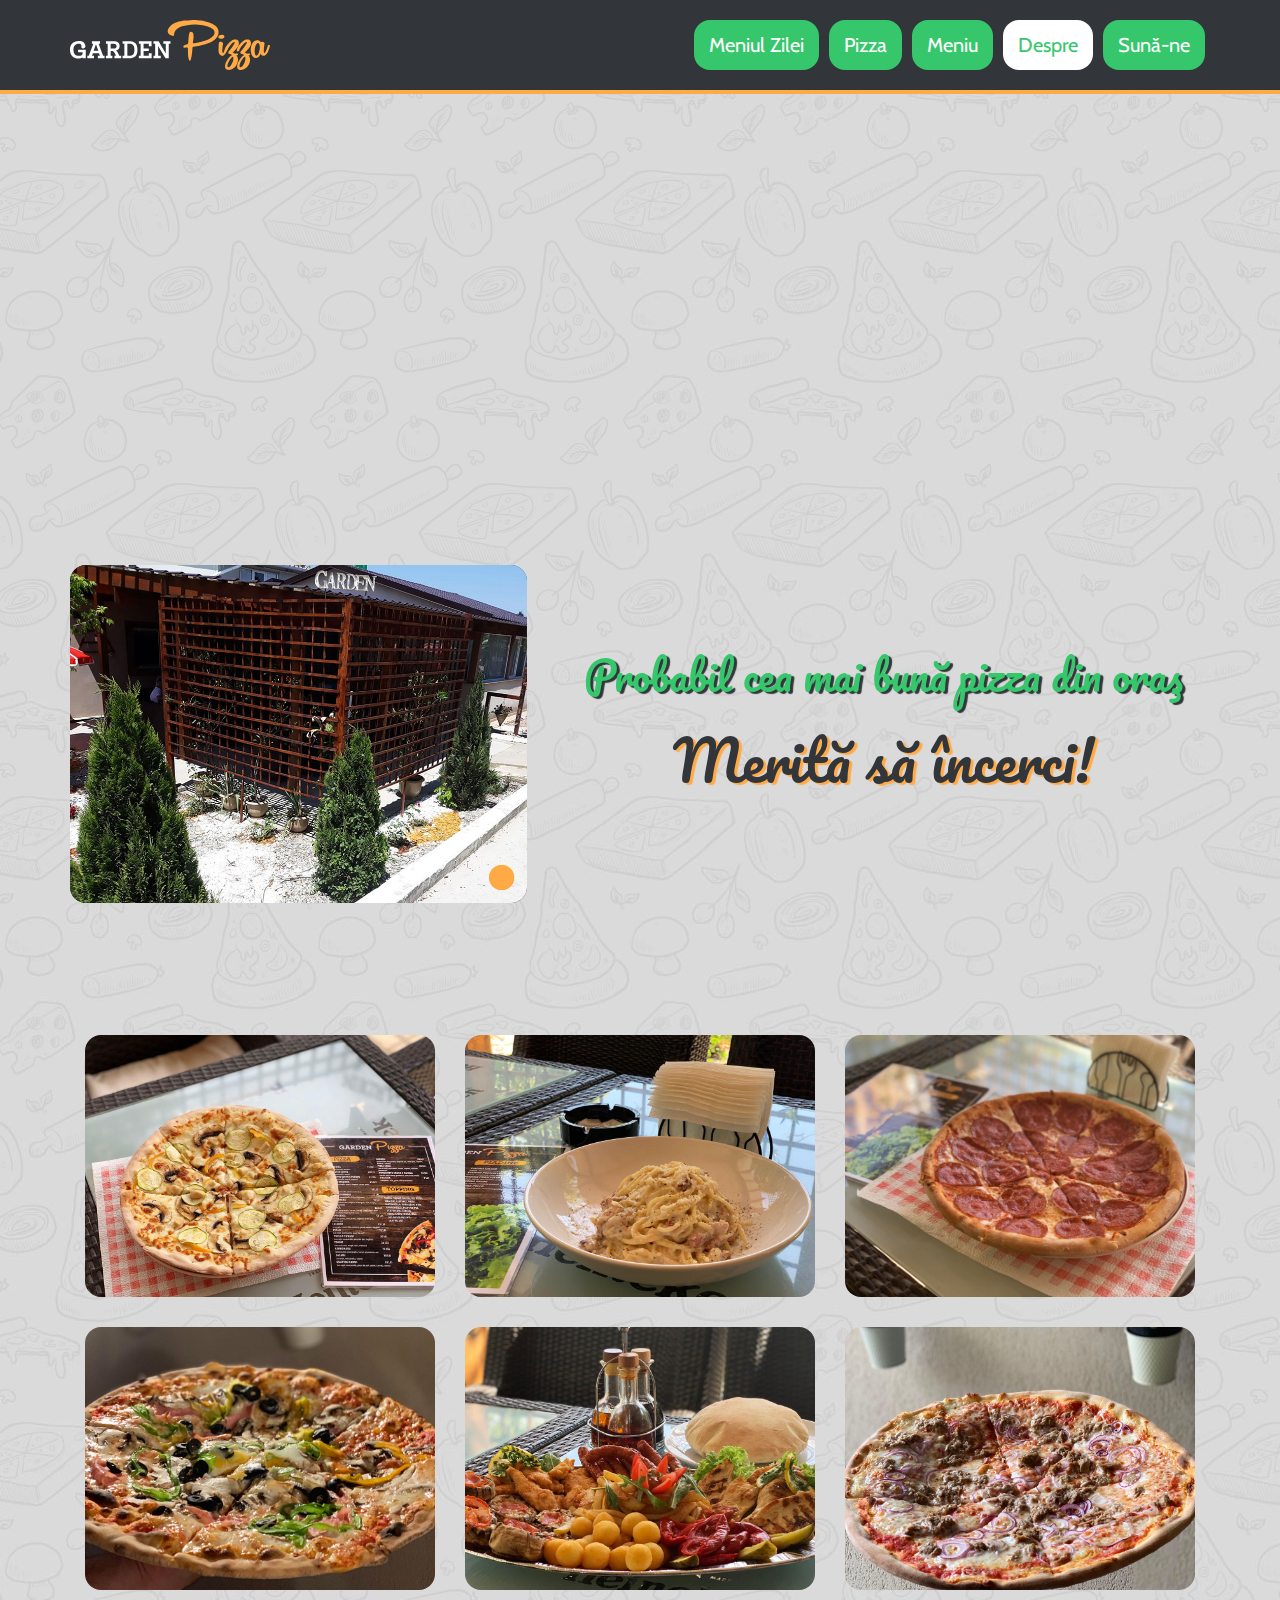
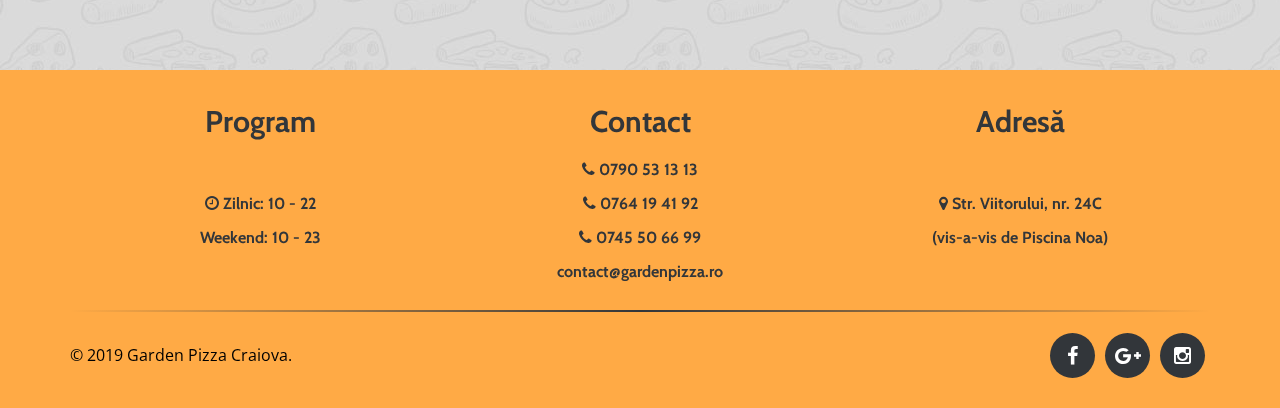
==== despre.html @ 44cd498a "change phone numbers" ====
<!DOCTYPE html>
<html lang="en">

<head>
    <meta charset="utf-8">
    <meta http-equiv="X-UA-Compatible" content="IE=edge">
    <meta name="viewport" content="width=device-width, initial-scale=1">
    <title>Garden Pizza</title>

    <link rel="shortcut icon" href="assets/favicon.ico" type="image/x-icon">

    <link href="assets/css/font-awesome.css" rel="stylesheet">
    <link href="assets/css/bootstrap.css" rel="stylesheet">

    <link rel="stylesheet" type="text/css" href="assets/css/slick.css">
    <link rel="stylesheet" type="text/css" href="assets/css/bootstrap-datepicker.css">
    <link rel="stylesheet" type="text/css" href="assets/css/magnific-popup.css">

    <link href="style.css" rel="stylesheet">

    <link href='https://fonts.googleapis.com/css?family=Open+Sans' rel='stylesheet' type='text/css'>
    <link href='https://fonts.googleapis.com/css?family=Tangerine' rel='stylesheet' type='text/css'>

    <link href='https://fonts.googleapis.com/css?family=Courgette' rel='stylesheet' type='text/css'>
    <link href='https://fonts.googleapis.com/css?family=Cabin' rel='stylesheet' type='text/css'>
    <link href='https://fonts.googleapis.com/css?family=Pacifico' rel='stylesheet' type='text/css'>
</head>

<body>

    <!-- scroll button -->
    <a class="scrollToTop" href="#">
        <i class="fa fa-angle-double-up" style="margin-top: 10px;"></i>
    </a>
    <!-- scroll button -->

    <!-- header -->
    <header id="gp-header">
        <nav class="navbar navbar-default gp-main-navbar" role="navigation">
            <div class="container">
                <div class="navbar-header">

                    <button type="button" class="navbar-toggle collapsed" data-toggle="collapse" data-target="#navbar"
                        aria-expanded="false" aria-controls="navbar">
                        <span class="sr-only"></span>
                        <span class="icon-bar"></span>
                        <span class="icon-bar"></span>
                        <span class="icon-bar"></span>
                    </button>

                    <a class="navbar-brand" href="index.html"><img src="assets/img/gp.svg" alt="Logo img"></a>

                </div>
                <div id="navbar" class="navbar-collapse collapse">
                    <ul id="top-menu" class="nav navbar-nav navbar-right gp-main-nav">

                        <li class="navbar-item-lg"><a href="meniu/zilei.html">Meniul Zilei</a></li>
                        <li class="navbar-item-lg"><a href="meniu/pizza.html">Pizza</a></li>
                        <li class="navbar-item-lg">
                            <div class="gp-dropdown">
                                <a class="gp-dropbtn">Meniu</a>
                                <div class="gp-dropdown-content" style="min-width: 100px;">
                                    <a href="meniu/piadine.html">Piadine</a>
                                    <a href="meniu/salate.html">Salate</a>
                                    <a href="meniu/paste.html">Paste</a>
                                    <a href="meniu/desert.html">Desert</a>
                                    <a href="meniu/platouri.html">Platouri</a>
                                </div>
                            </div>
                        </li>
                        <li class="navbar-item-lg"><a class="active">Despre</a></li>
                        <li class="navbar-item-lg">
                            <div class="gp-dropdown">
                                <a class="gp-dropbtn">Sun&#259;-ne</a>
                                <div class="gp-dropdown-content" style="min-width: 175px;">
                                    <a href="tel: +40790531313">0790 53 13 13</a>
                                    <a href="tel: +40764194192">0764 19 41 92</a>
                                    <a href="tel: +40745506699">0745 50 66 99</a>
                                </div>
                            </div>
                        </li>

                        <li class="navbar-item-md gp-switch"><a href="meniu/pizza.html">Pizza</a></li>
                        <li class="navbar-item-md gp-switch"><a href="meniu/piadine.html">Piadine</a></li>
                        <li class="navbar-item-md gp-switch"><a href="meniu/salate.html">Salate</a></li>
                        <li class="navbar-item-md gp-switch"><a href="meniu/paste.html">Paste</a></li>
                        <li class="navbar-item-md gp-switch"><a href="meniu/desert.html">Desert</a></li>
                        <li class="navbar-item-md gp-switch"><a href="meniu/platouri.html">Platouri</a></li>
                        <li class="navbar-item-md gp-switch" id="mobile-call"><a>Sun&#259;-ne</a></li>
                        <li class="navbar-item-md gp-switch-tel"><a href="meniu/zilei.html">Meniul Zilei</a></li>
                        <li class="navbar-item-md gp-switch-tel" id="mobile-menu"><a>Meniu</a></li>
                        <li class="navbar-item-md gp-switch-tel"><a class="active">Despre</a></li>
                        <li class="navbar-item-md gp-switch-tel"><a href="tel: +40790531313">0790 53 13 13</a></li>
                        <li class="navbar-item-md gp-switch-tel"><a href="tel: +40764194192">0764 19 41 92</a></li>
                        <li class="navbar-item-md gp-switch-tel"><a href="tel: +40745506699">0745 50 66 99</a></li>

                        <!-- <li><a href="#gp-about-us">ABOUT US</a></li> -->
                    </ul>
                </div>
            </div>
        </nav>
    </header>
    <!-- header -->

    <!-- google map -->
    <section id="gp-map" class="main-wrapper">
        <iframe
            src="https://www.google.com/maps/embed?pb=!1m18!1m12!1m3!1d4800.953969488684!2d23.864789293730933!3d44.31685116449237!2m3!1f0!2f0!3f0!3m2!1i1024!2i768!4f13.1!3m3!1m2!1s0x4752d755d159f809%3A0x7858b5947b3c184d!2sGarden%20Pizza!5e0!3m2!1sen!2sro!4v1569175805114!5m2!1sen!2sro"
            width="100%" height="100%" frameborder="0" allowfullscreen=""></iframe>
    </section>
    <!-- google map -->

    <!-- Start About us -->
    <section id="gp-about-us" style="margin-top: -50px">
        <div class="container">
            <div class="row">
                <div class="col-md-12">
                    <div class="gp-about-us-area">

                        <div class="row">
                            <div class="col-md-5">
                                <div class="gp-about-us-left">
                                    <img class="bottom" src="assets/img/about-dark.jpg" />
                                    <img class="top" src="assets/img/about-light.jpg" />
                                </div>
                            </div>
                            <div class="col-md-7">
                                <div class="gp-about-us-right">
                                    <h2>Probabil cea mai bun&#259; pizza din ora&#351;</h2>
                                    <h1>Merit&#259; s&#259; &#238;ncerci!</h1>
                                </div>
                            </div>
                        </div>
                    </div>
                </div>
            </div>
        </div>
    </section>
    <!-- End About us -->

    <section id="gp-gallery">
        <div class="container">
            <div class="row">
                <div class="col-md-12">
                    <div class="gp-gallery-area">

                        <!-- Start gallery image -->
                        <div class="gp-gallery-content">
                            <div class="gp-gallery-body">
                                <!-- start single gallery image -->
                                <div class="gp-single-gallery col-md-4">
                                    <div class="gp-single-gallery-item">
                                        <figure class="gp-single-gallery-img">
                                            <a class="gp-imglink" href="assets/img/gallery/1.jpg">
                                                <img alt="img" src="assets/img/gallery/1.jpg">
                                                <div class="gp-single-gallery-info">
                                                    <img class="gp-view-btn" src="assets/img/plus.png"
                                                        alt="plus icon img">
                                                </div>
                                            </a>
                                        </figure>
                                    </div>
                                </div>
                                <!-- End single gallery image -->

                                <!-- start single gallery image -->
                                <div class="gp-single-gallery col-md-4">
                                    <div class="gp-single-gallery-item">
                                        <figure class="gp-single-gallery-img">
                                            <a class="gp-imglink" href="assets/img/gallery/2.jpg">
                                                <img alt="img" src="assets/img/gallery/2.jpg">
                                                <div class="gp-single-gallery-info">
                                                    <img class="gp-view-btn" src="assets/img/plus.png"
                                                        alt="plus icon img">
                                                </div>
                                            </a>
                                        </figure>
                                    </div>
                                </div>
                                <!-- End single gallery image -->

                                <!-- start single gallery image -->
                                <div class="gp-single-gallery col-md-4">
                                    <div class="gp-single-gallery-item">
                                        <figure class="gp-single-gallery-img">
                                            <a class="gp-imglink" href="assets/img/gallery/3.jpg">
                                                <img alt="img" src="assets/img/gallery/3.jpg">
                                                <div class="gp-single-gallery-info">
                                                    <img class="gp-view-btn" src="assets/img/plus.png"
                                                        alt="plus icon img">
                                                </div>
                                            </a>
                                        </figure>
                                    </div>
                                </div>
                                <!-- End single gallery image -->

                                <!-- start single gallery image -->
                                <div class="gp-single-gallery col-md-4">
                                    <div class="gp-single-gallery-item">
                                        <figure class="gp-single-gallery-img">
                                            <a class="gp-imglink" href="assets/img/gallery/4.jpg">
                                                <img alt="img" src="assets/img/gallery/4.jpg">
                                                <div class="gp-single-gallery-info">
                                                    <img class="gp-view-btn" src="assets/img/plus.png"
                                                        alt="plus icon img">
                                                </div>
                                            </a>
                                        </figure>
                                    </div>
                                </div>
                                <!-- End single gallery image -->

                                <!-- start single gallery image -->
                                <div class="gp-single-gallery col-md-4">
                                    <div class="gp-single-gallery-item">
                                        <figure class="gp-single-gallery-img">
                                            <a class="gp-imglink" href="assets/img/gallery/5.jpg">
                                                <img alt="img" src="assets/img/gallery/5.jpg">
                                                <div class="gp-single-gallery-info">
                                                    <img class="gp-view-btn" src="assets/img/plus.png"
                                                        alt="plus icon img">
                                                </div>
                                            </a>
                                        </figure>
                                    </div>
                                </div>
                                <!-- End single gallery image -->

                                <!-- start single gallery image -->
                                <div class="gp-single-gallery col-md-4">
                                    <div class="gp-single-gallery-item">
                                        <figure class="gp-single-gallery-img">
                                            <a class="gp-imglink" href="assets/img/gallery/6.jpg">
                                                <img alt="img" src="assets/img/gallery/6.jpg">
                                                <div class="gp-single-gallery-info">
                                                    <img class="gp-view-btn" src="assets/img/plus.png"
                                                        alt="plus icon img">
                                                </div>
                                            </a>
                                        </figure>
                                    </div>
                                </div>
                                <!-- End single gallery image -->

                            </div>
                        </div>

                    </div>
                </div>
            </div>
        </div>
        </div>
        </div>
    </section>

    <!-- footer -->
    <footer id="gp-footer">
        <div class="container">
            <div class="row">
                <div class="col-md-12">
                    <div class="gp-footer-area">
                        <div class="col-md-12 no-padding text-center" style="font-weight: bold; margin-bottom: 16px;">
                            <div class="col-md-4 column-footer">
                                <h2 style="font-weight: bold;">Program</h2>
                                <p class="footer-item-md"><a><span><br></span></a></p>
                                <p><span class="fa fa-clock-o"></span> Zilnic: 10 - 22</p>
                                <p>Weekend: 10 - 23</p>
                            </div>
                            <div class="col-md-4 column-footer">
                                <h2 style="font-weight: bold;">Contact</h2>
                                <p><a href="tel: +40790531313" class="gp-shadow"><span class="fa fa-phone"></span> 0790 53 13 13</a></p>
                                <p><a href="tel: +40764194192" class="gp-shadow"><span class="fa fa-phone"></span> 0764 19 41 92</a></p>
                                <p><a href="tel: +40745506699" class="gp-shadow"><span class="fa fa-phone"></span> 0745 50 66 99</a></p>
                                <p>contact@gardenpizza.ro</p>
                                <!-- <p><span class="fa fa-envelope-o"></span> contact@gardenpizza.ro</p> -->
                            </div>
                            <div class="col-md-4 column-footer">
                                <h2 style="font-weight: bold;">Adres&#259;</h2>
                                <p class="footer-item-md"><a><span><br></span></a></p>
                                <p><span class="fa fa-map-marker"></span> Str. Viitorului, nr. 24C</p>
                                <p>(vis-a-vis de Piscina Noa)</p>
                            </div>
                        </div>
                        <div class="col-md-12 no-padding gp-footer-end" style="padding-top: 16px;">
                            <div class="gp-footer-copyright">
                                <p class="no-margin">&copy; 2019 Garden Pizza Craiova.</p>
                            </div>
                            <div class="gp-footer-social">
                                <a href="https://www.facebook.com/Garden-Pizza-462083171257729/">
                                    <span class="fa fa-facebook"></span></a>
                                <a href="https://website-4138154070103958998182-pizzarestaurant.business.site">
                                    <span class="fa fa-google-plus"></span></a>
                                <a href="https://www.instagram.com/garden_pizza_/">
                                    <span class="fa fa-instagram"></span></a>
                            </div>
                        </div>

                    </div>
                </div>
            </div>
        </div>
    </footer>
    <!-- footer -->

    <!-- jQuery library -->
    <script src="assets/js/jquery.min.js"></script>
    <!-- Include all compiled plugins (below), or include individual files as needed -->
    <script src="assets/js/bootstrap.js"></script>
    <!-- Slick slider -->
    <script type="text/javascript" src="assets/js/slick.js"></script>
    <!-- Counter -->
    <script type="text/javascript" src="assets/js/simple-animated-counter.js"></script>
    <!-- Gallery Lightbox -->
    <script type="text/javascript" src="assets/js/jquery.magnific-popup.min.js"></script>
    <!-- Date Picker -->
    <script type="text/javascript" src="assets/js/bootstrap-datepicker.js"></script>
    <!-- Ajax contact form  -->
    <script type="text/javascript" src="assets/js/app.js"></script>
    <!-- Custom js -->
    <script src="assets/js/custom.js"></script>

</body>

</html>
---- style.css ----
/* Table of Content
==================================================
#BASIC TYPOGRAPHY
#HEADER SECTION
#NAVBAR SECTION
#SLIDER SECTION
#ABOUT US SECTION
#COUNTER SECTION
#MENU ITEM SECTION
#RESERVATION SECTION
#GALLERY SECTION
#TESTIMONIAL SECTION
#CHEF SECTION
#CONTACT SECTION
#MAP SECTION
#FOOTER SECTION
#RESPONSIVE DESIGN
*/
@import "variables.css";

body {
  background-image: url('assets/img/pattern.jpg');
  background-color: var(--gp-white-da);
  font-family: "Cabin", "Open Sans";
  color: var(--gp-gray);
  font-size: 16px;
  overflow-x: hidden;
  line-height: 24px;
}

.no-padding {
  padding: 0;
}

.no-margin {
  margin: 0;
}

ul {
  padding: 0;
  margin: 0;
  list-style: none;
}

a {
  text-decoration: none;
  color: inherit;
}

a:hover,
a:focus {
  outline: none;
  text-decoration: none;
}

a.gp-shadow:hover {
  text-shadow: 1px 2px 3px var(--gp-scnd);
}

a.gp-hover:hover {
  color: var(--gp-scnd);
}

img {
  border: none;
  max-width: 100%;
}

.main-wrapper {
  margin-top: 90px;
}

.gp-readmore-btn {
  background-color: #fff;
  font-family: "Open Sans", sans-serif;
  display: inline-block;
  font-size: 16px;
  padding: 15px 35px;
  position: relative;
  -webkit-transition: all 0.5s;
  -moz-transition: all 0.5s;
  -ms-transition: all 0.5s;
  -o-transition: all 0.5s;
  transition: all 0.5s;
}

.gp-readmore-btn::after {
  bottom: 5px;
  content: "";
  left: 5px;
  position: absolute;
  right: 5px;
  top: 5px;
  -webkit-transition: all 0.2s;
  -moz-transition: all 0.2s;
  -ms-transition: all 0.2s;
  -o-transition: all 0.2s;
  transition: all 0.2s;
}

.gp-readmore-btn:hover,
.gp-readmore-btn:focus {
  color: #fff;
}

.gp-readmore-btn:hover::after,
.gp-readmore-btn:focus::after {
  bottom: 0px;
  content: "";
  left: 0px;
  right: 0px;
  top: 0px;
}

.gp-browsmore-btn {
  background-color: #fff;
  border: 1px solid #ccc;
  display: inline-block;
  font-size: 16px;
  line-height: 18px;
  letter-spacing: 0.5px;
  padding: 12px 25px;
  -webkit-transition: all 0.5s;
  -moz-transition: all 0.5s;
  -ms-transition: all 0.5s;
  -o-transition: all 0.5s;
  transition: all 0.5s;
}

.gp-browsmore-btn:hover,
.gp-browsmore-btn:focus {
  color: #fff;
}

.gp-send-btn {
  background-color: transparent;
  border: 1px solid #ccc;
  display: inline-block;
  font-size: 16px;
  padding: 10px 18px;
  -webkit-transition: all 0.5s;
  -moz-transition: all 0.5s;
  -ms-transition: all 0.5s;
  -o-transition: all 0.5s;
  transition: all 0.5s;
}

.gp-send-btn:hover,
.gp-send-btn:focus {
  color: #fff;
}

/* HEADER SECTION */

#gp-header {
  background-color: var(--gp-gray);
  border-bottom: 4px solid var(--gp-main);
  position: fixed;
  left: 0;
  top: 0;
  right: 0;
  width: 100%;
  z-index: 999;
}

/* NAVBAR SECTION */

.gp-switch-tel {
  display: none;
}

.gp-main-navbar {
  background-color: transparent;
  border: none;
  padding: 20px 0;
  border-radius: 0;
  margin-bottom: 0;
  -webkit-transition: all 0.5s;
  -moz-transition: all 0.5s;
  -ms-transition: all 0.5s;
  -o-transition: all 0.5s;
  transition: all 0.5s;
}

.gp-main-navbar .gp-main-nav {
  /* font-family: "Open Sans", sans-serif; */
  font-size: 20px;
}

.gp-main-navbar .gp-main-nav li a {
  color: #fff;
  background-color: var(--gp-scnd);
  border-radius: 16px;
  -webkit-transition: all 0.5s;
  -moz-transition: all 0.5s;
  -ms-transition: all 0.5s;
  -o-transition: all 0.5s;
  transition: all 0.5s;
}

.gp-main-navbar .gp-main-nav li a.active {
  background-color: white;
  color: var(--gp-scnd);
  cursor: default;
}

.gp-main-navbar .gp-main-nav .dropdown-menu {
  background-color: #fff;
  border-radius: 0;
}

.gp-main-navbar .gp-main-nav .dropdown-menu li a {
  padding: 10px 20px;
}

.navbar-brand {
  display: inline-block;
  padding: 0;
  height: auto;
  width: 200px;
  -webkit-transition: all 0.5s;
  -moz-transition: all 0.5s;
  -ms-transition: all 0.5s;
  -o-transition: all 0.5s;
  transition: all 0.5s;
}

/* .gp-main-navbar .navbar-header .navbar-brand img {
  margin-top: -10px;
}
.gp-main-navbar .navbar-header .navbar-brand-small {
  height: 20px;
  margin-top: 16px;
  width: 105px;
}
.gp-main-navbar .navbar-header .navbar-brand-small span {
  margin-top: -4px;
} */

.navbar-default .navbar-nav>.active>a,
.navbar-default .navbar-nav>.active>a:hover,
.navbar-default .navbar-nav>.active>a:focus {
  color: var(--gp-scnd);
  background-color: white;
}

.gp-dropdown {
  float: left;
  overflow: hidden;
  cursor: default;
}

.gp-dropdown .gp-dropbtn {
  color: white;
  margin: 0;
  background-color: var(--gp-scnd);
  border-radius: 16px;
  -webkit-transition: all 0.5s;
  -moz-transition: all 0.5s;
  -ms-transition: all 0.5s;
  -o-transition: all 0.5s;
  transition: all 0.5s;
}

.gp-dropdown-content {
  display: none;
  position: absolute;
  z-index: 1;
}

.gp-dropdown-content a {
  float: none;
  margin-top: 4px;
  padding: 10px 15px;
  text-decoration: none;
  display: block;
  text-align: left;
  /* box-shadow: 0px 2.5px 5px 0px white; */
}

.gp-dropdown-content a:hover {
  background-color: #ddd;
  /* box-shadow: 0px 2.5px 5px 0px var(--gp-main); */
}

.gp-dropdown:hover .gp-dropdown-content {
  /* opacity: 1;
  -webkit-transition: all 0.5s;
  -moz-transition: all 0.5s;
  -ms-transition: all 0.5s;
  -o-transition: all 0.5s;
  transition: all 0.5s; */
  display: block;
}

.gp-dropdown:not(:hover) .gp-dropdown-content {
  /* opacity: 0;
  -webkit-transition: all 0.5s;
  -moz-transition: all 0.5s;
  -ms-transition: all 0.5s;
  -o-transition: all 0.5s;
  transition: all 0.5s; */
  display: none;
}

/*scroll to top*/

.scrollToTop {
  bottom: 48px;
  color: var(--gp-scnd);
  display: none;
  font-size: 32px;
  line-height: 50px;
  position: fixed;
  right: 15px;
  text-align: center;
  text-decoration: none;
  width: 55px;
  height: 55px;
  z-index: 999;
  -webkit-transition: all 0.5s ease 0s;
  -moz-transition: all 0.5s ease 0s;
  -ms-transition: all 0.5s ease 0s;
  -o-transition: all 0.5s ease 0s;
  transition: all 0.5s ease 0s;
  border-radius: 50%;
  background-color: var(--gp-gray);
}

.scrollToTop:hover,
.scrollToTop:focus {
  background-color: var(--gp-gray);
  color: var(--gp-scnd);
}

/* SLIDER SECTION */

#gp-slider {
  display: inline;
  float: left;
  margin-top: 90px;
  width: 100%;
  position: relative;
}

.gp-slider-area {
  display: inline;
  float: left;
  width: 100%;
}

.gp-top-slider {
  display: inline;
  float: left;
  width: 100%;
}

.gp-top-slider-single {
  display: inline;
  float: left;
  position: relative;
  width: 100%;
}

.gp-top-slider .gp-top-slider-single:after {
  background-color: rgba(0, 0, 0, 0.5);
  bottom: 0;
  content: "";
  left: 0;
  position: absolute;
  right: 0;
  top: 0;
  z-index: 9;
}

.gp-top-slider .gp-top-slider-single img {
  width: 100%;
}

.gp-top-slider .gp-top-slider-single .gp-top-slider-content {
  position: absolute;
  left: 15%;
  top: 30%;
  right: 15%;
  text-align: center;
  z-index: 99;
}

.gp-top-slider .gp-top-slider-single .gp-top-slider-content .gp-slider-small-title {
  font-family: "Tangerine", cursive;
  font-size: 100px;
  font-weight: 400;
  line-height: 40px;
  color: var(--gp-scnd);
}

.gp-top-slider .gp-top-slider-single .gp-top-slider-content .gp-slider-title {
  color: white;
  font-size: 70px;
  line-height: 90px;
}

.gp-top-slider .gp-top-slider-single .gp-top-slider-content p {
  color: var(--gp-main);
  font-size: 20px;
  margin-bottom: 30px;
  margin-top: 10px;
  padding: 0 30px;
  font-style: italic;
}

.gp-top-slider .slick-prev::before {
  content: "\f177";
  font-family: fontAwesome;
}

.gp-top-slider .slick-next::before {
  content: "\f178";
  font-family: fontAwesome;
}

.gp-top-slider .slick-prev,
.gp-top-slider .slick-next {
  background-color: transparent;
  border: 2px solid #888;
  height: 60px;
  top: 50%;
  width: 70px;
  -webkit-transition: all 0.5s;
  -moz-transition: all 0.5s;
  -ms-transition: all 0.5s;
  -o-transition: all 0.5s;
  transition: all 0.5s;
}

.gp-top-slider .slick-prev::before,
.gp-top-slider .slick-next::before {
  color: #888;
}

.gp-top-slider .slick-prev:hover,
.gp-top-slider .slick-prev:focus,
.gp-top-slider .slick-next:hover,
.gp-top-slider .slick-next:focus {
  color: #fff;
}

.gp-top-slider .slick-prev:hover::before,
.gp-top-slider .slick-prev:focus::before,
.gp-top-slider .slick-next:hover::before,
.gp-top-slider .slick-next:focus::before {
  color: #fff;
}

.gp-top-slider .slick-prev {
  left: 20px;
}

.gp-top-slider .slick-next {
  right: 20px;
}

.gp-top-slider .slick-dots {
  bottom: 20px;
}

.gp-top-slider .slick-dots li button {
  border-radius: 50%;
}

.gp-top-slider .slick-dots li button::before {
  color: transparent;
  background: transparent;
  border-radius: 50%;
  -webkit-transition: all 0.5s;
  -o-transition: all 0.5s;
  transition: all 0.5s;
}

.gp-top-slider .slick-dots li.slick-active button::before {
  color: transparent;
  border-radius: 50%;
  opacity: 1;
}

/* ABOUT US SECTION */

#gp-about-us {
  display: inline;
  float: left;
  width: 100%;
  padding: 75px 0;
}

.gp-about-us-area {
  display: inline;
  float: left;
  width: 100%;
}

.gp-about-us-right {
  display: inline;
  float: left;
  margin-top: 88px;
  margin-bottom: 88px;
  padding: 0;
  width: 100%;
  text-align: center;
}

.gp-about-us-right h1 {
  font-size: 56px;
  font-family: "Pacifico";
  color: var(--gp-gray);
  text-shadow: 3px 2px 1px var(--gp-main);
  margin-bottom: opx;
}

.gp-about-us-right h2 {
  font-size: 40px;
  font-family: "Pacifico";
  color: var(--gp-scnd);
  text-shadow: 3px 2px 1px var(--gp-gray);
  margin-bottom: 32px;
}

.gp-about-us-right ul {
  margin-bottom: 20px;
  padding-left: 25px;
}

.gp-about-us-right ul li {
  line-height: 24px;
  margin-bottom: 10px;
}

.gp-about-us-right ul li:before {
  content: "\f0da";
  font-family: fontAwesome;
  margin-right: 10px;
}

.gp-about-us-left {
  position: relative;
  display: inline;
  float: left;
  width: 100%;
  height: 345px;
}

.gp-about-us-left img {
  position: absolute;
  left: 0;
  -webkit-transition: opacity 0.75s ease-in-out;
  -moz-transition: opacity 0.75s ease-in-out;
  -o-transition: opacity 0.75s ease-in-out;
  transition: opacity 0.75s ease-in-out;
  border-radius: 16px;
}

.gp-about-us-left img.transparent {
  opacity: 0;
}

.gp-title {
  display: inline;
  float: left;
  width: 100%;
  margin-bottom: 16px;
  text-align: center;
}

.gp-title .gp-subtitle {
  font-size: 50px;
  font-family: "Tangerine", cursive;
  line-height: 30px;
}

.gp-title h2 {
  color: var(--gp-scnd);
  font-family: "Leckerli One";
  font-size: 48px;
  margin-bottom: 16px;
}

@media (max-width: 449.98px) {
  .gp-about-us-right h1 {
    font-size: 38px;
  }
}

/* COUNTER SECTION */

#gp-counter {
  background-attachment: fixed;
  background-image: url('assets/img/counter-bg.jpg');
  background-size: cover;
  display: inline;
  float: left;
  width: 100%;
}

.gp-counter-overlay {
  background-color: rgba(0, 0, 0, 0.55);
  box-shadow: 0px 0px 40px 20px var(--gp-gray);
  display: inline;
  padding: 100px 0;
  float: left;
  width: 100%;
}

.gp-counter-area {
  display: inline;
  float: left;
  width: 100%;
}

.gp-counter-nav {
  line-height: 80px;
  text-align: center;
  font-family: 'Tangerine';
  font-size: 80px;
  font-style: italic;
  color: white;
}

.gp-counter-nav {
  display: inline-block;
  width: 100%;
}

.gp-counter-nav li {
  display: inline-block;
}

.gp-counter-nav li:last-child {
  border-right: none;
}

.gp-counter-nav li .gp-single-counter {
  color: #fff;
  display: inline;
  float: left;
  padding: 25px 0;
  text-align: center;
  width: 100%;
}

.gp-counter-nav li .gp-single-counter span {
  font-family: "Tangerine", cursive;
  font-size: 40px;
}

.gp-counter-nav li .gp-single-counter h3 {
  font-size: 50px;
  font-weight: bold;
  line-height: 40px;
  margin-bottom: 15px;
  margin-top: 10px;
}

.gp-counter-nav li .gp-single-counter h3 span {
  font-family: "Open Sans", sans-serif;
  font-size: 35px;
  font-weight: bold;
  line-height: 40px;
}

.gp-counter-nav li .gp-single-counter h3 sup {
  font-weight: normal;
  display: inline-block;
  font-size: 35px;
}

.gp-counter-nav li .gp-single-counter p {
  font-size: 18px;
  letter-spacing: 1.5px;
  margin-bottom: 0;
}

/* MENU ITEM SECTION */

#gp-restaurant-menu {
  display: inline;
  float: left;
  width: 100%;
  padding: 100px 0;
}

.gp-restaurant-menu-area {
  display: inline;
  float: left;
  width: 100%;
}

.gp-restaurant-menu-content {
  display: inline;
  float: left;
  margin-top: 30px;
  width: 100%;
}

.gp-restaurant-menu {
  display: inline-block;
  width: 100%;
  text-align: center;
  border: none;
}

.gp-restaurant-menu li {
  display: inline-block;
  float: none;
}

.gp-restaurant-menu li a {
  font-family: "Open Sans", sans-serif;
  font-size: 18px;
  border-radius: 0;
  color: #fff;
  font-size: 18px;
  margin: 0 15px;
  -webkit-transition: all 0.5s;
  -moz-transition: all 0.5s;
  -ms-transition: all 0.5s;
  -o-transition: all 0.5s;
  transition: all 0.5s;
}

.gp-restaurant-menu li a:hover,
.gp-restaurant-menu .active a,
.gp-restaurant-menu .active a:hover,
.gp-restaurant-menu .active a:focus {
  background-color: #FFF;
}

.gp-tab-content-area {
  display: inline;
  float: left;
  width: 100%;
  padding: 50px 0;
}

.gp-tab-content-left {
  display: inline;
  float: left;
  padding-right: 15px;
  width: 100%;
}

.gp-tab-content-right {
  display: inline;
  float: left;
  padding-left: 15px;
  width: 100%;
}

.gp-menu-item-nav li {
  border-bottom: 1px dashed #ccc;
  display: inline;
  float: left;
  margin-bottom: 20px;
  padding-bottom: 15px;
  width: 100%;
}

.gp-menu-item-nav li:last-child {
  border-bottom: none;
  margin-bottom: 0;
}

.gp-menu-item-nav li .media .media-left {
  width: 110px;
  height: 110px;
}

.gp-menu-item-nav li .media .media-left a,
.gp-menu-item-nav li .media .media-left a img {
  display: block;
  width: 110px;
  height: 110px;
}

.gp-menu-item-nav li .media .media-body .media-heading {
  font-size: 20px;
  margin-bottom: 10px;
}

.gp-menu-item-nav li .media .media-body .media-heading a {
  -webkit-transition: all 0.5s;
  -moz-transition: all 0.5s;
  -ms-transition: all 0.5s;
  -o-transition: all 0.5s;
  transition: all 0.5s;
}

.gp-menu-item-nav li .media .media-body .gp-menu-price {
  font-size: 16px;
  font-weight: bold;
  letter-spacing: 1.5px;
  line-height: 20px;
}

.gp-menu-item-nav li .media .media-body p {
  margin-top: 10px;
  font-size: 14px;
}

/* RESERVATION SECTION */

#gp-reservation {
  background-color: white;
  display: inline;
  float: left;
  padding: 50px 0;
  width: 100%;
}

.gp-reservation-area {
  display: inline;
  float: left;
  width: 100%;
}

.gp-reservation-area .gp-title h2 {
  color: #fff;
}

.gp-reservation-content {
  display: inline;
  float: left;
  margin-top: 20px;
  padding: 0 100px;
  width: 100%;
}

.gp-reservation-content h3 {
  color: #fff;
  display: inline-block;
  padding-bottom: 10px;
  font-weight: bold;
}

.gp-reservation-content p {
  color: #fff;
  letter-spacing: 0.5px;
  padding: 0 50px;
  text-align: center;
}

.gp-reservation-left {
  display: inline;
  float: left;
  margin-top: 30px;
  width: 100%;
}

.gp-reservation-form .form-control {
  margin-bottom: 20px;
}

.gp-reservation-form input[type="text"],
.gp-reservation-form input[type="email"] {
  border-radius: 0;
  color: #000;
  height: 40px;
}

.gp-reservation-form input[type="text"]:focus,
.gp-reservation-form input[type="email"]:focus {
  box-shadow: none;
}

.gp-reservation-form input[type="text"]::-webkit-input-placeholder,
.gp-reservation-form input[type="email"]::-webkit-input-placeholder {
  color: #555;
}

.gp-reservation-form input[type="text"]:-moz-placeholder,
.gp-reservation-form input[type="email"]:-moz-placeholder {
  color: #555;
}

.gp-reservation-form input[type="text"]::-moz-placeholder,
.gp-reservation-form input[type="email"]::-moz-placeholder {
  color: #555;
}

.gp-reservation-form input[type="text"]:-ms-input-placeholder,
.gp-reservation-form input[type="email"]:-ms-input-placeholder {
  color: #555;
}

.gp-reservation-form select {
  border-radius: 0;
  height: 40px;
}

.gp-reservation-form select:focus {
  box-shadow: none;
}

.gp-reservation-form select option {
  margin-bottom: 10px;
  color: #000;
}

.gp-reservation-form textarea {
  border-radius: 0;
  color: #000;
  padding: 10px;
}

.gp-reservation-form textarea:focus {
  box-shadow: none;
}

.gp-reservation-form textarea::-webkit-input-placeholder {
  color: #555;
}

.gp-reservation-form textarea:-moz-placeholder {
  color: #555;
}

.gp-reservation-form textarea::-moz-placeholder {
  color: #555;
}

.gp-reservation-form textarea:-ms-input-placeholder {
  color: #555;
}

.gp-reservation-form button[type="submit"] {
  border: none;
  margin-top: 20px;
  margin-left: 15px;
}

.datepicker {
  border-radius: 0;
  padding: 6px 10px;
}

.datepicker .datepicker-switch,
.datepicker .prev,
.datepicker .next,
.datepicker tfoot tr th {
  font-size: 20px;
}

.table-condensed>thead>tr>th,
.table-condensed>tbody>tr>th,
.table-condensed>tfoot>tr>th,
.table-condensed>thead>tr>td,
.table-condensed>tbody>tr>td,
.table-condensed>tfoot>tr>td {
  padding: 6px;
}

.datepicker table tr td.day:hover {
  color: #fff;
}

.gp-reservation-right {
  background-color: #fff;
  display: inline;
  float: left;
  margin-top: 40px;
  width: 100%;
  padding: 10px;
}

.gp-opening-hour {
  display: inline;
  float: left;
  width: 100%;
  padding: 10px;
}

.gp-opening-hour h2 {
  font-family: "Tangerine", cursive;
  font-size: 50px;
  margin: 10px 15px 20px;
  padding-bottom: 15px;
  text-align: center;
}

.gp-opening-hour ul li {
  margin-bottom: 25px;
  letter-spacing: 2px;
}

.gp-opening-hour ul p {
  color: #000;
  margin-bottom: 0;
  text-transform: uppercase;
  font-size: 14px;
  font-weight: 600;
}

/* GALLERY SECTION */

#gp-gallery {
  display: inline;
  float: left;
  padding: 50px 0;
  width: 100%;
}

.gp-gallery-area {
  display: inline;
  float: left;
  width: 100%;
}

.gp-gallery-content {
  display: inline;
  float: left;
  width: 100%;
}

.gp-gallery-body {
  display: inline;
  float: left;
  width: 100%;
}

.gp-single-gallery {
  display: inline;
  float: left;
  margin-bottom: 30px;
  width: 33.33%;
}

.gp-single-gallery:last-child {
  margin-bottom: 0px;
}

.gp-single-gallery .gp-single-gallery-item {
  display: inline;
  float: left;
  width: 100%;
  position: relative;
}

.gp-single-gallery .gp-single-gallery-item:hover .gp-single-gallery-info {
  background-color: rgba(0, 0, 0, 0.8);
  opacity: 1;
}

.gp-single-gallery .gp-single-gallery-item .gp-single-gallery-img {
  border-radius: 16px;
  display: inline;
  float: left;
  overflow: hidden;
  width: 100%;
}

.gp-single-gallery .gp-single-gallery-item .gp-single-gallery-img img {
  -webkit-transition: all 0.8s;
  -moz-transition: all 0.8s;
  -ms-transition: all 0.8s;
  -o-transition: all 0.8s;
  transition: all 0.8s;
}

.gp-single-gallery .gp-single-gallery-item .gp-single-gallery-info {
  background-color: rgba(0, 0, 0, 0.8);
  position: absolute;
  left: 0;
  top: 0;
  right: 0;
  bottom: 0;
  text-align: center;
  padding-top: 28%;
  opacity: 0;
  -webkit-transition: all 0.8s;
  -moz-transition: all 0.8s;
  -ms-transition: all 0.8s;
  -o-transition: all 0.8s;
  transition: all 0.8s;
  border-radius: 16px;
}

/* TESTIMONIAL SECTION */

#gp-client-testimonial {
  background-image: url('assets/img/testimonial-bg.jpg');
  background-size: cover;
  background-attachment: fixed;
  display: inline;
  float: left;
  width: 100%;
}

#gp-client-testimonial .gp-overlay {
  background-color: rgba(0, 0, 0, 0.8);
  display: inline;
  float: left;
  padding: 70px 0 100px;
  width: 100%;
}

#gp-client-testimonial .gp-title h2 {
  color: #fff;
}

.gp-client-testimonial-area {
  display: inline;
  float: left;
  width: 100%;
}

.gp-testimonial-content {
  display: inline;
  float: left;
  width: 100%;
}

.gp-testimonial-slider {
  display: inline;
  float: left;
  width: 100%;
}

.gp-testimonial-slider li {
  display: inline;
  float: left;
  width: 100%;
}

.gp-testimonial-slider li .gp-testimonial-single {
  display: inline;
  float: left;
  padding: 0 150px;
  position: relative;
  width: 100%;
}

.gp-testimonial-slider li .gp-testimonial-single .gp-testimonial-info {
  display: inline;
  float: left;
  width: 100%;
  text-align: center;
}

.gp-testimonial-slider li .gp-testimonial-single .gp-testimonial-info p {
  color: #fff;
  font-size: 20px;
  letter-spacing: 0.5px;
  line-height: 35px;
  margin-top: 30px;
  padding: 0;
  position: relative;
  z-index: 20;
}

.gp-testimonial-slider li .gp-testimonial-single .gp-testimonial-info p:before {
  content: '\f10e';
  font-family: fontAwesome;
  font-size: 50px;
  left: 1%;
  position: absolute;
  text-align: center;
  top: 20%;
  opacity: 0.6;
  width: 100%;
  z-index: -10;
}

.gp-testimonial-slider li .gp-testimonial-single .gp-testimonial-bio {
  color: #fff;
  display: inline-block;
  float: left;
  margin-top: 5px;
  margin-bottom: 25px;
  position: relative;
  text-align: center;
  width: 100%;
  z-index: 30;
}

.gp-testimonial-slider li .gp-testimonial-single .gp-testimonial-bio p {
  display: inline-block;
  font-size: 18px;
  font-weight: bold;
  font-family: "Open Sans", sans-serif;
  letter-spacing: 1px;
  margin-bottom: 0;
  min-width: 175px;
  padding-top: 10px;
}

.gp-testimonial-slider .slick-dots {
  text-align: center;
}

.gp-testimonial-slider .slick-dots li {
  border-radius: 50%;
  width: 20px;
  display: inline-block;
  float: none;
  -webkit-transition: all 0.5s;
  -moz-transition: all 0.5s;
  -ms-transition: all 0.5s;
  -o-transition: all 0.5s;
  transition: all 0.5s;
}

.gp-testimonial-slider .slick-dots li button {
  display: none;
}

/* CHEF SECTION */

#gp-chef {
  display: inline;
  float: left;
  padding: 100px 0;
  width: 100%;
}

.gp-chef-area {
  display: inline;
  float: left;
  width: 100%;
}

.gp-chef-content {
  display: inline;
  float: left;
  margin-top: 30px;
  padding-bottom: 60px;
  width: 100%;
}

.gp-chef-nav {
  display: inline;
  float: left;
  text-align: center;
  width: 100%;
}

.gp-chef-nav .slick-list li {
  background-color: #f8f8f8;
  display: inline-block;
  margin: 0 5px;
  width: 22%;
  overflow: hidden;
}

.gp-chef-nav .slick-list li:first-child {
  margin-left: 0;
}

.gp-chef-nav .slick-list li:last-child {
  margin-right: 0;
}

.gp-chef-nav .slick-list li .gp-single-chef {
  display: inline;
  float: left;
  width: 100%;
  position: relative;
}

.gp-chef-nav .slick-list li .gp-single-chef:hover .gp-single-chef-social {
  bottom: 0;
  opacity: 1;
}

.gp-chef-nav .slick-list li .gp-single-chef .gp-single-chef-img {
  display: inline;
  float: left;
  width: 100%;
}

.gp-chef-nav .slick-list li .gp-single-chef .gp-single-chef-img img {
  width: 100%;
}

.gp-chef-nav .slick-list li .gp-single-chef .gp-single-chef-info {
  display: inline;
  float: left;
  padding: 10px 10px 20px;
  width: 100%;
}

.gp-chef-nav .slick-list li .gp-single-chef .gp-single-chef-info h4 {
  margin-bottom: 5px;
}

.gp-chef-nav .slick-list li .gp-single-chef .gp-single-chef-info span {
  font-size: 14px;
  letter-spacing: 0.5px;
}

.gp-chef-nav .slick-list li .gp-single-chef .gp-single-chef-social {
  background-color: #000;
  position: absolute;
  bottom: -100%;
  left: 0;
  right: 0;
  padding: 23px 20px;
  text-align: center;
  opacity: 0;
  -webkit-transition: all 0.5s;
  -moz-transition: all 0.5s;
  -ms-transition: all 0.5s;
  -o-transition: all 0.5s;
  transition: all 0.5s;
}

.gp-chef-nav .slick-list li .gp-single-chef .gp-single-chef-social a {
  display: inline-block;
  margin: 0 5px;
  padding: 5px;
  text-align: center;
  width: 35px;
  -webkit-transition: all 0.5s;
  -moz-transition: all 0.5s;
  -ms-transition: all 0.5s;
  -o-transition: all 0.5s;
  transition: all 0.5s;
}

.gp-chef-nav .slick-list li .gp-single-chef .gp-single-chef-social a:hover,
.gp-chef-nav .slick-list li .gp-single-chef .gp-single-chef-social a:focus {
  color: #fff;
}

.gp-chef-nav .slick-dots {
  text-align: center;
  margin-bottom: -30px;
}

.gp-chef-nav .slick-dots li {
  border-radius: 50%;
  width: 20px;
  display: inline-block;
  float: none;
  -webkit-transition: all 0.5s;
  -moz-transition: all 0.5s;
  -ms-transition: all 0.5s;
  -o-transition: all 0.5s;
  transition: all 0.5s;
}

.gp-chef-nav .slick-dots li button {
  display: none;
}

/* CONTACT SECTION */

#gp-contact {
  background-color: #f8f8f8;
  display: inline;
  float: left;
  padding: 100px 0;
  width: 100%;
}

.gp-contact-area {
  display: inline;
  float: left;
  width: 100%;
}

.gp-contact-content {
  display: inline;
  float: left;
  margin-top: 30px;
  width: 100%;
}

.gp-contact-left {
  display: inline;
  float: left;
  font-family: "Open Sans", sans-serif;
  width: 100%;
}

.gp-contact-left .form-group {
  margin-bottom: 25px;
}

.gp-contact-left .form-group label {
  font-size: 16px;
  margin-bottom: 8px;
  letter-spacing: 0.5px;
}

.gp-contact-form input[type="text"],
.gp-contact-form input[type="email"] {
  color: #000;
  border-radius: 0;
  height: 40px;
}

.gp-contact-form input[type="text"]:focus,
.gp-contact-form input[type="email"]:focus {
  box-shadow: none;
}

.gp-contact-form textarea {
  color: #000;
  border-radius: 0;
  padding: 10px;
}

.gp-contact-form textarea:focus {
  box-shadow: none;
}

.gp-contact-right {
  display: inline;
  float: left;
  padding: 0 30px;
  width: 100%;
}

.gp-contact-right .gp-contact-widget {
  display: inline;
  float: left;
  margin-bottom: 25px;
  width: 100%;
}

.gp-contact-right .gp-contact-widget h3 {
  margin-top: 0px;
  padding-bottom: 10px;
  display: inline-block;
}

.gp-contact-right .gp-contact-widget>p {
  letter-spacing: 0.5px;
  line-height: 26px;
}

.gp-contact-right .gp-contact-widget address {
  margin-top: 20px;
}

.gp-contact-right .gp-contact-widget address p {
  letter-spacing: 0.5px;
}

.gp-contact-right .gp-contact-widget address p i {
  margin-right: 10px;
  width: 20px;
  text-align: center;
}

.gp-contact-right .gp-contact-widget address p span {
  display: inline-block;
  margin-right: 20px;
  min-width: 130px;
}

#form-messages {
  margin-bottom: 10px;
  background-color: #fff;
}

.success {
  padding: 1em;
  margin-bottom: 0.75rem;
  text-shadow: 0 1px 0 rgba(255, 255, 255, 0.5);
  color: #468847;
  background-color: #dff0d8;
  border: 1px solid #d6e9c6;
  -webkit-border-radius: 4px;
  -moz-border-radius: 4px;
  border-radius: 4px;
}

.error {
  padding: 1em;
  margin-bottom: 0.75rem;
  text-shadow: 0 1px 0 rgba(255, 255, 255, 0.5);
  color: #b94a48;
  background-color: #f2dede;
  border: 1px solid rgba(185, 74, 72, 0.3);
  -webkit-border-radius: 4px;
  -moz-border-radius: 4px;
  border-radius: 4px;
}

/* MAP SECTION */

#gp-map {
  display: inline;
  float: left;
  height: 450px;
  width: 100%;
}

#gp-map iframe {
  width: 100%;
  height: 100%;
}

/* MENU */

.gp-menu-row:hover {
  text-shadow: 3px 3px 4px var(--gp-scnd);
}

.gp-menu-row:hover .gp-menu-more a {
  text-shadow: initial;
}

.gp-menu-row>.col {
  padding-top: 12px;
  padding-bottom: 12px;
}

.gp-menu-row>.gp-menu-more>span {
  border-radius: 16px;
  padding: 12px;
  background-color: var(--gp-main);
  font-size: 30px;
  box-shadow: 0px 2.5px 4px 0px var(--gp-gray);
}

.gp-menu-row>.col.gp-menu-more {
  padding: 40px;
  text-align: center;
}

.gp-menu-title {
  text-align: center;
  display: inline;
  float: right;
  width: 100%;
  margin-bottom: 24px;
}

.gp-menu-wrapper#gp-daily-menu .gp-menu-row:last-child {
  border-bottom: 0;
}

.gp-menu-wrapper {
  display: inline;
  float: left;
  width: 100%;
  padding: 64px 0;
}

.gp-menu-wrapper .gp-menu-row:nth-child(odd) {
  background-image: var(--gp-white-gr);
}

.gp-menu-row {
  border-width: 2px;
  border-style: solid;
  border-image: linear-gradient(90deg, transparent, var(--gp-main), transparent, var(--gp-main), transparent) 0% 0% 100% 0%;
}

.gp-menu-row-bg {
  background-image: var(--gp-white-gr);
}

.gp-price {
  color: var(--gp-gray);
}

.gp-menu-price {
  white-space: nowrap;
  margin: 12px 0px;
  font-weight: bold;
  float: right;
}

.gp-menu-info {
  font-style: italic;
  opacity: 0.75;
  margin-bottom: 0px;
}

.gp-menu-name {
  margin-bottom: 0px;
}

.gp-menu-title>h1 {
  font-size: 43px;
}

.gp-menu-title>h2 {
  font-size: 40px;
}

.gp-menu-title>h1,
.gp-menu-title>h2 {
  font-family: "Pacifico";
  color: var(--gp-scnd);
  text-align: center;
}

.hr-line {
  width: 16%;
  border-width: 0px 0px 12px 0px;
  border-bottom-color: var(--gp-scnd);
  border-style: dotted;
}

.hr-text {
  line-height: 2em;
  height: 3em;
  position: relative;
  border: 0;
  color: var(--gp-scnd);
}

.hr-text:before {
  content: '';
  background: linear-gradient(90deg, transparent, #36c76c, transparent);
  position: absolute;
  left: 0;
  top: 50%;
  width: 100%;
  height: 2px;
}

.hr-text:after {
  font-size: 40px;
  font-family: "Pacifico";
  content: attr(data-content);
  position: relative;
  display: inline-block;
  padding: 0 .5em;
  line-height: 1em;
  color: var(--gp-scnd);
  background-color: var(--gp-white-da);
}

/* FOOTER SECTION */

#gp-footer {
  background-color: var(--gp-main);
  color: var(--gp-gray);
  display: inline;
  float: left;
  padding: 35px 0 25px 0;
  width: 100%;
}

.gp-footer-area {
  display: inline;
  float: left;
  width: 100%;
  text-align: center;
}

.gp-footer-end {
  border-top-width: 2px;
  border-top-style: solid;
  border-image: linear-gradient(90deg, transparent, var(--gp-gray), transparent) 100% 0% 0% 0%;
  align-items: center;
  display: flex;
}

.gp-footer-social {
  justify-content: flex-end;
  display: flex;
  width: 50%;
}

.gp-footer-social a {
  background-color: var(--gp-gray);
  border-radius: 50%;
  color: #fff;
  display: inline-block;
  font-size: 20px;
  height: 45px;
  line-height: 47px;
  margin: 5px;
  text-align: center;
  width: 45px;
  -webkit-transition: all 0.5s;
  -moz-transition: all 0.5s;
  -ms-transition: all 0.5s;
  -o-transition: all 0.5s;
  transition: all 0.5s;
}

.gp-footer-social a:hover {
  color: var(--gp-scnd);
}

.gp-footer-copyright {
  justify-content: flex-start;
  display: flex;
  width: 50%;
}

.gp-footer-copyright p {
  font-family: "Open Sans", sans-serif;
  color: black;
}

/* RESPONSIVE DESIGN */

@media (max-width: 1199.98px) {

  .gp-main-navbar .gp-main-nav li a {
    padding-left: 10px;
    padding-right: 10px;
  }

  .gp-top-slider .gp-top-slider-single .gp-top-slider-content {
    position: absolute;
    left: 5%;
    top: 15%;
    right: 5%;
  }

  .gp-top-slider .gp-top-slider-single .gp-top-slider-content .gp-slider-small-title {
    font-size: 80px;
  }

  .gp-top-slider .gp-top-slider-single .gp-top-slider-content .gp-slider-title {
    font-size: 55px;
    line-height: 70px;
  }

  .gp-reservation-content {
    padding: 0;
  }

  .gp-testimonial-slider li .gp-testimonial-single {
    padding: 0 50px;
  }

  .gp-chef-nav .slick-list li .gp-single-chef .gp-single-chef-social {
    padding: 23px 5px;
  }

  .gp-single-gallery .gp-single-gallery-item .gp-single-gallery-info {
    padding-top: 26%;
  }
}


@media (max-width: 991.98px) {

  /* .gp-main-navbar .gp-main-nav li a {
    padding-left: 5px;
    padding-right: 5px;
    font-size: 14px;
  } */

  .column-footer {
    padding-top: 24px;
    border-bottom-width: 2px;
    border-bottom-style: solid;
    border-image: linear-gradient(90deg, transparent, var(--gp-gray), transparent) 0% 0% 100% 0%;
  }

  .column-footer:first-child {
    padding-top: 0px;
  }

  .column-footer:last-child {
    border-bottom: 0;
  }

  .gp-footer-end {
    flex-direction: column-reverse;
  }

  .gp-footer-copyright,
  .gp-footer-social {
    justify-content: initial;
    display: inline;
    width: 100%;
  }

  .gp-top-slider-content .gp-reservation-btn {
    display: none;
  }

  .gp-about-us-left,
  .gp-reservation-form {
    text-align: center;
  }

  .gp-reservation-right {
    margin-top: 60px;
  }

  #gp-contact .gp-contact-area .gp-contact-content .gp-contact-right {
    margin-top: 50px;
    padding: 0;
  }

  #gp-gallery .gp-gallery-area .gp-gallery-content .gp-gallery-body .gp-single-gallery .gp-single-gallery-item .gp-single-gallery-info {
    padding-top: 22%;
  }

  #gp-client-testimonial .gp-client-testimonial-area .gp-testimonial-content .gp-testimonial-slider li .gp-testimonial-single {
    padding: 0 60px;
  }

  #gp-client-testimonial .gp-client-testimonial-area .gp-testimonial-content .gp-testimonial-slider li .gp-testimonial-single .gp-testimonial-info p::before {
    top: 40%;
  }

  .gp-about-us-right h2 {
    padding-top: 16px;
  }
}


@media (max-width: 767.98px) {

  #gp-header {
    padding: 0 15px;
  }

  .gp-menu-wrapper {
    padding: 32px 0;
  }

  .gp-menu-title {
    margin-bottom: 16px;
  }

  .navbar-default .navbar-toggle {
    border-radius: 8px;
    border: none;
  }

  .navbar-default .navbar-toggle:hover,
  .navbar-default .navbar-toggle:focus {
    background-color: white;
  }

  .gp-main-navbar .gp-main-nav {
    background-color: var(--gp-gray);
    text-align: center;
  }

  .navbar-default .navbar-nav .open .dropdown-menu>li>a:hover,
  .navbar-default .navbar-nav .open .dropdown-menu>li>a:focus {
    background-color: #fff;
  }

  #gp-counter .gp-counter-overlay .gp-counter-area .gp-counter-nav li {
    margin-top: 10px;
    margin-bottom: 10px;
    border-right: none;
  }
}

@media (max-width: 639.98px) {

  .navbar-default .navbar-toggle:hover,
  .navbar-default .navbar-toggle:focus {
    background-color: white;
  }

  #gp-slider .gp-slider-area .gp-top-slider .gp-top-slider-single .gp-top-slider-content .gp-slider-title {
    font-size: 50px;
    line-height: 75px;
  }

  .gp-top-slider .gp-top-slider-single .gp-top-slider-content {
    top: 18%;
  }

  #gp-restaurant-menu .gp-restaurant-menu-area .gp-restaurant-menu-content .gp-restaurant-menu li a {
    font-size: 16px;
    margin: 0 5px;
  }

  #gp-gallery .gp-gallery-area .gp-gallery-content .gp-gallery-body .gp-single-gallery .gp-single-gallery-item .gp-single-gallery-info {
    padding-top: 18%;
  }

  #gp-client-testimonial .gp-client-testimonial-area .gp-testimonial-content .gp-testimonial-slider li .gp-testimonial-single {
    padding: 0;
  }

  .gp-testimonial-slider li .gp-testimonial-single .gp-testimonial-info p {
    font-size: 16px;
    line-height: 30px;
  }

  #gp-chef .gp-chef-area .gp-chef-content .gp-chef-nav .slick-list li .gp-single-chef .gp-single-chef-social a {
    margin: 0 3px;
    padding: 3px 0;
    width: 30px;
  }

  .gp-top-slider .slick-dots {
    display: none !important;
  }

  .gp-top-slider .gp-top-slider-single .gp-top-slider-content .gp-slider-small-title {
    font-size: 45px;
    line-height: 35px;
  }

  .gp-top-slider .gp-top-slider-single .gp-top-slider-content p {
    font-size: 14px;
    margin-bottom: 0;
    margin-top: 0px;
    padding: 0 5px;
  }

  #gp-slider .gp-slider-area .gp-top-slider .gp-top-slider-single .gp-top-slider-content .gp-slider-title {
    font-size: 30px;
    line-height: 50px;
  }
}

@media (max-width: 479.98px) {

  .gp-top-slider .gp-top-slider-single .gp-top-slider-content {
    top: 20%;
  }

  .gp-reservation-content p {
    padding: 0;
  }

  .gp-title {
    margin-bottom: 0;
  }

  #gp-client-testimonial .gp-client-testimonial-area .gp-testimonial-content .gp-testimonial-slider li .gp-testimonial-single {
    padding: 0;
  }

  #gp-subscription .gp-subscription-area .gp-subscription-form input[type="text"] {
    width: 100%;
    margin-bottom: 20px;
  }

  #gp-subscription .gp-subscription-area {
    padding: 0;
    text-align: center;
  }

  #gp-subscription .gp-subscription-area .gp-subscription-form .gp-readmore-btn {
    width: auto;
  }

  #gp-gallery {
    padding: 25px 0;
  }

  #gp-gallery .gp-gallery-area .gp-gallery-content .gp-gallery-body .gp-single-gallery {
    width: 100%;
  }

  #gp-gallery .gp-gallery-area .gp-gallery-content .gp-gallery-body .gp-single-gallery .gp-single-gallery-item .gp-single-gallery-info {
    padding-top: 30%;
  }

  #gp-map {
    height: 350px;
  }

  #gp-restaurant-menu .gp-restaurant-menu-area .gp-restaurant-menu-content .gp-restaurant-menu li {
    margin-bottom: 10px;
  }
}

@media (max-width: 424.98px) {

  #gp-slider .gp-slider-area .gp-top-slider .gp-top-slider-single .gp-top-slider-content .gp-slider-title {
    font-size: 22px;
    line-height: 30px;
  }
}

@media (max-width: 379.98px) {
  .gp-counter-nav {
    font-size: 64px;
  }
}

@media (max-width: 359.98px) {

  .gp-top-slider .gp-top-slider-single .gp-top-slider-content .gp-slider-small-title {
    font-size: 30px;
    line-height: 25px;
  }

  #gp-restaurant-menu .gp-restaurant-menu-area .gp-restaurant-menu-content .gp-restaurant-menu li {
    margin-bottom: 12px;
  }

  #gp-about-us {
    padding: 75px 0 50px;
  }

  #gp-restaurant-menu {
    padding-bottom: 0px;
  }

  #gp-reservation .gp-reservation-area .gp-reservation-content {
    padding: 0;
  }

  .gp-opening-hour h2 {
    font-size: 42px;
    padding-bottom: 10px;
  }

  .gp-title h2 {
    font-size: 28px;
  }

  #gp-client-testimonial .gp-client-testimonial-area .gp-testimonial-content .gp-testimonial-slider li .gp-testimonial-single .gp-testimonial-info p {
    font-size: 16px;
    line-height: 24px;
  }

  #gp-contact .gp-contact-area .gp-contact-content .gp-contact-right {
    text-align: center;
  }

  #gp-contact .gp-contact-area .gp-contact-content .gp-contact-right .gp-contact-widget address {
    text-align: left;
  }

  #gp-contact {
    padding: 100px 0 50px;
  }

  #gp-gallery .gp-gallery-area .gp-gallery-content .gp-gallery-body .gp-single-gallery .gp-single-gallery-item .gp-single-gallery-info {
    padding-top: 27%;
  }

  #gp-footer .gp-footer-area .gp-footer-social a {
    font-size: 18px;
  }

  .gp-menu-item-nav li {
    text-align: center;
  }

  #gp-restaurant-menu .gp-restaurant-menu-area .gp-restaurant-menu-content .gp-tab-content-area .gp-menu-item-nav li .media .media-left {
    height: auto;
    width: 100%;
    margin-right: 0;
    float: left;
  }

  #gp-restaurant-menu .gp-restaurant-menu-area .gp-restaurant-menu-content .gp-tab-content-area .gp-menu-item-nav li .media .media-left a {
    display: inline-block;
    margin-bottom: 10px;
  }

  #gp-restaurant-menu .gp-restaurant-menu-area .gp-restaurant-menu-content .gp-tab-content-area .gp-menu-item-nav li .media .media-left a img {
    display: inline-block;
  }

  #gp-map {
    height: 250px;
  }

  .gp-contact-form .gp-send-btn {
    width: 100%;
  }
}

@media (max-width: 319.98px) {

  #gp-gallery .gp-gallery-area .gp-gallery-content .gp-gallery-body .gp-single-gallery .gp-single-gallery-item .gp-single-gallery-info {
    padding-top: 25.5%;
  }
}

@media (max-width: 767.99px) {

  .navbar-item-md {
    display: block;
  }

  .gp-switch-tel {
    display: none;
  }

  .footer-item-md {
    display: none !important;
  }

  .navbar-item-lg {
    display: none;
  }
}

@media (min-width: 768px) {

  .navbar-item-lg {
    display: block;
  }

  .navbar-item-md {
    display: none;
  }

  .gp-switch,
  .gp-switch-tel {
    display: none !important;
  }

  .footer-item-md {
    display: block !important;
  }
}

/* LEFT - IMAGE - RIGHT */

.gp-container {
  padding-right: 15px;
  padding-left: 15px;
  margin-right: auto;
  margin-left: auto;
}

section#cook-delecious {
  background-image: url('assets/img/wood01.jpg');
  box-shadow: 0px 5px 30px 20px var(--gp-gray);
  background-size: cover;
  background-color: white;
  display: inline;
  float: left;
  padding: 50px 0;
  width: 100%;
}

.cook-delecious .first-image {
  margin-right: -30px;
  margin-top: 27%;
}

.cook-delecious .first-image img {
  width: 100%;
  overflow: hidden;
  border-radius: 16px 0px 0px 16px;
}

.cook-delecious .second-image {
  margin-left: -30px;
  margin-top: 27%;
}

.cook-delecious .second-image img {
  width: 100%;
  overflow: hidden;
  border-radius: 0px 16px 16px 0px;
}

.cook-delecious .cook-content {
  background-color: var(--gp-main);
  border-radius: 16px;
  text-align: center;
  padding: 30px;
}

.cook-delecious .cook-content h4 {
  white-space: nowrap;
  font-size: 22px;
  font-weight: bold;
  text-transform: uppercase;
}

.cook-delecious .cook-content h4.we-cook {
  margin-bottom: 20px;
}

.cook-delecious .cook-content h4.we-send {
  margin-bottom: 20px;
  margin-top: 20px;
}

.cook-content div>a {
  white-space: nowrap;
  display: block;
  background-color: rgba(255, 255, 255, 0.25);
  color: white;
  margin-bottom: 16px;
  margin-top: 16px;
  font-size: 20px;
  font-weight: bold;
  padding: 4px 12px;
  border-radius: 16px;
}

.cook-content h6 {
  margin-bottom: 0px;
  font-size: 20px;
  padding: 12px 20px;
}

.cook-content h6 a {
  border-radius: 16px;
  padding: 12px 20px;
  color: white;
  background-color: var(--gp-scnd);
  margin-bottom: 0px;
  font-size: 20px;
  text-transform: uppercase;
}


@media (max-width: 991.98px) {
  .cook-delecious .first-image {
    margin-right: 0px;
    margin-top: 0%;
    padding: 0px 10%;
  }

  .cook-delecious .second-image {
    margin-left: 0px;
    margin-top: 0%;
    padding: 0px 10%;
  }

  .cook-delecious .first-image img {
    border-radius: 16px 16px 0px 0px;
  }

  .cook-delecious .second-image img {
    border-radius: 0px 0px 16px 16px;
  }

  .cook-content .contact-content h6 {
    margin-bottom: 0px;
    margin-top: 0px;
  }
}

@media (max-width: 767.98px) {
  .cook-delecious .first-image {
    margin-right: 0px;
    margin-top: 0%;
    padding: 0px 10%;
  }

  .cook-delecious .second-image {
    margin-left: 0px;
    margin-top: 0%;
    padding: 0px 10%;
  }
}

@media (max-width: 424.98px) {

  section#cook-delecious .cook-content,
  section#cook-delecious .first-image,
  section#cook-delecious .second-image {
    margin-left: -45px;
    margin-right: -45px;
  }
}

@media (max-width: 359.98px) {
  .cook-content h6 a {
    padding: 12px 16px;
    font-size: 16px;
  }
}

@media (min-width: 992px) and (max-width: 1199.98px) {
  .cook-content h6 a {
    padding: 12px 16px;
    font-size: 16px;
  }
}

@media (min-width: 521px) and (max-width: 991.98px) {
  section#cook-delecious .cook-content {
    letter-spacing: 5px
  }
}

@media (min-width: 640px) and (max-width: 699.98px) {
  .gp-top-slider .gp-top-slider-single .gp-top-slider-content p {
    display: none;
  }
}

@media (max-width: 489.98px) {
  .gp-top-slider .gp-top-slider-single .gp-top-slider-content p {
    display: none;
  }
}

@media (min-width: 400px) and (max-width: 424.98px) {
  .gp-top-slider .gp-top-slider-single .gp-top-slider-content p {
    display: block;
  }
}

@media (max-width: 399.98px) {
  .gp-top-slider .gp-top-slider-single .gp-top-slider-content p {
    display: none;
  }
}

/* MENU WINDOW */

#gp-menu {
  display: inline;
  float: left;
  width: 100%;
  padding: 75px 0 0 0;
}

#gp-menu .mu-restaurant-menu-area {
  display: inline;
  float: left;
  width: 100%;
}

#gp-menu .mu-restaurant-menu-area .mu-restaurant-menu-content {
  display: inline;
  float: left;
  margin-top: 30px;
  width: 100%;
}

#gp-menu .mu-restaurant-menu-area .mu-restaurant-menu-content .mu-restaurant-menu {
  white-space: nowrap;
  display: inline-block;
  width: 100%;
  text-align: center;
}

#gp-menu .mu-restaurant-menu-area .mu-restaurant-menu-content .mu-restaurant-menu li {
  display: inline-block;
  float: none;
}

#gp-menu .mu-restaurant-menu-area .mu-restaurant-menu-content .mu-restaurant-menu li a {
  font-size: 20px;
  border-radius: 16px 16px 0px 0px;
  color: #fff;
  margin: 0 10px;
  -webkit-transition: all 0.5s;
  -moz-transition: all 0.5s;
  -ms-transition: all 0.5s;
  -o-transition: all 0.5s;
  transition: all 0.5s;
}

#gp-menu .mu-restaurant-menu-area .mu-restaurant-menu-content .mu-restaurant-menu .active a,
#gp-menu .mu-restaurant-menu-area .mu-restaurant-menu-content .mu-restaurant-menu .active a:hover,
#gp-menu .mu-restaurant-menu-area .mu-restaurant-menu-content .mu-restaurant-menu .active a:focus {
  background-color: #FFF;
}

#gp-menu .mu-restaurant-menu-area .mu-restaurant-menu-content .mu-tab-content-area {
  display: inline;
  float: left;
  width: 100%;
  padding: 15px 15px 0px;
}

#gp-menu .mu-restaurant-menu-area .mu-restaurant-menu-content .mu-tab-content-area .mu-tab-content-left {
  display: inline;
  float: left;
  padding-right: 15px;
  width: 100%;
}

#gp-menu .mu-restaurant-menu-area .mu-restaurant-menu-content .mu-tab-content-area .mu-tab-content-right {
  display: inline;
  float: left;
  padding-left: 15px;
  width: 100%;
}

#gp-menu .mu-restaurant-menu-area .mu-restaurant-menu-content .mu-tab-content-area .mu-menu-item-nav li {
  display: inline;
  float: left;
  width: 100%;
}

#gp-menu .mu-restaurant-menu-area .mu-restaurant-menu-content .mu-tab-content-area .mu-menu-item-nav li:last-child {
  border-bottom: none;
  margin-bottom: 0;
}

#gp-menu .mu-restaurant-menu-area .mu-restaurant-menu-content .mu-tab-content-area .mu-menu-item-nav li .media .media-left {
  width: 110px;
  height: 110px;
}

#gp-menu .mu-restaurant-menu-area .mu-restaurant-menu-content .mu-tab-content-area .mu-menu-item-nav li .media .media-left a img {
  width: 110px;
  height: 110px;
}

#gp-menu .mu-restaurant-menu-area .mu-restaurant-menu-content .mu-tab-content-area .mu-menu-item-nav li .media .media-body .media-heading {
  font-size: 20px;
  margin-bottom: 10px;
}

#gp-menu .mu-restaurant-menu-area .mu-restaurant-menu-content .mu-tab-content-area .mu-menu-item-nav li .media .media-body .media-heading a {
  -webkit-transition: all 0.5s;
  -moz-transition: all 0.5s;
  -ms-transition: all 0.5s;
  -o-transition: all 0.5s;
  transition: all 0.5s;
}

#gp-menu .mu-restaurant-menu-area .mu-restaurant-menu-content .mu-tab-content-area .mu-menu-item-nav li .media .media-body .mu-menu-price {
  font-size: 16px;
  font-weight: bold;
  letter-spacing: 1.5px;
  line-height: 20px;
}

#gp-menu .mu-restaurant-menu-area .mu-restaurant-menu-content .mu-tab-content-area .mu-menu-item-nav li .media .media-body p {
  margin-top: 10px;
  font-size: 14px;
}

#gp-menu .mu-restaurant-menu-area .mu-restaurant-menu-content .mu-restaurant-menu {
  border-bottom: 1px solid var(--gp-scnd);
}

#gp-menu .mu-restaurant-menu-area .mu-restaurant-menu-content .mu-restaurant-menu li a {
  background-color: var(--gp-scnd);
}

#gp-menu .mu-restaurant-menu-area .mu-restaurant-menu-content .mu-restaurant-menu li a:hover,
#gp-menu .mu-restaurant-menu-area .mu-restaurant-menu-content .mu-restaurant-menu li a:focus {
  background-color: #FFF;
  color: var(--gp-scnd);
  border-color: var(--gp-scnd) var(--gp-scnd) transparent;
}

#gp-menu .mu-restaurant-menu-area .mu-restaurant-menu-content .mu-restaurant-menu .active a,
#gp-menu .mu-restaurant-menu-area .mu-restaurant-menu-content .mu-restaurant-menu .active a:hover,
#gp-menu .mu-restaurant-menu-area .mu-restaurant-menu-content .mu-restaurant-menu .active a:focus {
  color: var(--gp-scnd);
  border-color: var(--gp-scnd) var(--gp-scnd) transparent;
}

#gp-menu .mu-restaurant-menu-area .mu-restaurant-menu-content .mu-tab-content-area .mu-menu-item-nav li .media .media-body .media-heading a:hover,
#gp-menu .mu-restaurant-menu-area .mu-restaurant-menu-content .mu-tab-content-area .mu-menu-item-nav li .media .media-body .media-heading a:focus {
  color: var(--gp-scnd);
}

#gp-menu .mu-restaurant-menu-area .mu-restaurant-menu-content .mu-tab-content-area .mu-menu-item-nav li .media .media-body .mu-menu-price {
  color: var(--gp-scnd);
}

@media(max-width: 767.98px) {
  #gp-menu .mu-restaurant-menu-area .mu-restaurant-menu-content .mu-restaurant-menu li {
    margin-bottom: 10px;
  }

  #gp-menu .mu-restaurant-menu-area .mu-restaurant-menu-content .mu-restaurant-menu li a {
    border-radius: 16px 16px 16px 16px;
    border-color: var(--gp-scnd) !important;
  }

  #gp-menu .mu-restaurant-menu-area .mu-restaurant-menu-content .mu-restaurant-menu {
    border-bottom: 0px;
    white-space: normal;
  }
}

@media(max-width: 689.98px) {
  #gp-menu .mu-restaurant-menu-area .mu-restaurant-menu-content .mu-restaurant-menu {
    padding-left: 100px;
    padding-right: 100px;
  }
}

@media(max-width: 575.98px) {
  .gp-menu-row>.gp-menu-more>span {
    font-size: 24px;
  }

  #gp-menu .mu-restaurant-menu-area .mu-restaurant-menu-content .mu-restaurant-menu li a {
    font-size: 16px;
    margin: 0 3px;
  }

  #gp-menu .mu-restaurant-menu-area .mu-restaurant-menu-content .mu-restaurant-menu {
    padding-left: 70px;
    padding-right: 70px;
  }
}

@media (max-width: 419.98px) {
  #gp-menu .mu-restaurant-menu-area .mu-restaurant-menu-content .mu-restaurant-menu {
    padding-left: 50px;
    padding-right: 50px;
  }

  #gp-menu .mu-restaurant-menu-area .mu-restaurant-menu-content .mu-restaurant-menu li a {
    margin: 0 2px;
    font-size: 14px;
  }
}

@media (max-width: 389.98px) {
  #gp-menu .mu-restaurant-menu-area .mu-restaurant-menu-content .mu-restaurant-menu {
    padding-left: 64px;
    padding-right: 64px;
  }
}

@media (max-width: 383.98px) {
  #gp-menu .mu-restaurant-menu-area .mu-restaurant-menu-content .mu-restaurant-menu {
    padding-left: 61px;
    padding-right: 61px;
  }
}

@media (max-width: 376.98px) {
  #gp-menu .mu-restaurant-menu-area .mu-restaurant-menu-content .mu-restaurant-menu {
    padding-left: 58px;
    padding-right: 58px;
  }
}

@media (max-width: 371.98px) {
  #gp-menu .mu-restaurant-menu-area .mu-restaurant-menu-content .mu-restaurant-menu {
    padding-left: 55px;
    padding-right: 55px;
  }
}

@media (max-width: 364.98px) {
  #gp-menu .mu-restaurant-menu-area .mu-restaurant-menu-content .mu-restaurant-menu {
    padding-left: 52px;
    padding-right: 52px;
  }
}

@media(max-width: 359.98px) {
  #gp-menu .mu-restaurant-menu-area .mu-restaurant-menu-content .mu-tab-content-area .mu-menu-item-nav li .media .media-left {
    height: 100px;
    width: 100px;
    margin-right: 10px;
    float: left;
  }

  #gp-menu .mu-restaurant-menu-area .mu-restaurant-menu-content .mu-tab-content-area .mu-menu-item-nav li .media .media-left a img {
    height: 100%;
    width: 100%;
  }

  #gp-menu .mu-restaurant-menu-area .mu-restaurant-menu-content .mu-restaurant-menu {
    padding-left: 49px;
    padding-right: 49px;
  }
}

@media (max-width: 354.98px) {
  #gp-menu .mu-restaurant-menu-area .mu-restaurant-menu-content .mu-restaurant-menu {
    padding-left: 47px;
    padding-right: 47px;
  }
}

@media (max-width: 349.98px) {
  #gp-menu .mu-restaurant-menu-area .mu-restaurant-menu-content .mu-restaurant-menu {
    padding-left: 45px;
    padding-right: 45px;
  }
}

@media (max-width: 344.98px) {
  #gp-menu .mu-restaurant-menu-area .mu-restaurant-menu-content .mu-restaurant-menu {
    padding-left: 43px;
    padding-right: 43px;
  }
}

@media (max-width: 339.98px) {
  #gp-menu .mu-restaurant-menu-area .mu-restaurant-menu-content .mu-restaurant-menu {
    padding-left: 40px;
    padding-right: 40px;
  }
}

@media (max-width: 334.98px) {
  #gp-menu .mu-restaurant-menu-area .mu-restaurant-menu-content .mu-restaurant-menu {
    padding-left: 37px;
    padding-right: 37px;
  }
}

@media (max-width: 329.98px) {
  #gp-menu .mu-restaurant-menu-area .mu-restaurant-menu-content .mu-restaurant-menu {
    padding-left: 34px;
    padding-right: 34px;
  }
}

@media (max-width: 324.98px) {
  #gp-menu .mu-restaurant-menu-area .mu-restaurant-menu-content .mu-restaurant-menu {
    padding-left: 32px;
    padding-right: 32px;
  }
}

@media (max-width: 319.98px) {
  #gp-menu .mu-restaurant-menu-area .mu-restaurant-menu-content .mu-restaurant-menu {
    padding-left: 0px;
    padding-right: 0px;
  }
}

/* ABOUT US left & right */

@media (min-width: 992px) and (max-width: 1199.98px) {
  .gp-about-us-left {
    height: 282px;
  }

  .gp-about-us-right {
    margin-top: 35px;
    margin-bottom: 35px;
  }
}

@media (min-width: 740px) and (max-width: 991.98px) {
  .gp-about-us-left {
    height: 543px;
  }

  .gp-about-us-right {
    margin-top: 25px;
    margin-bottom: 25px;
  }
}

@media (min-width: 710px) and (max-width: 739.98px) {
  .gp-about-us-left {
    height: 523px;
  }

  .gp-about-us-right {
    margin-top: 15px;
    margin-bottom: 15px;
  }
}

@media (min-width: 680px) and (max-width: 709.98px) {
  .gp-about-us-left {
    height: 503px;
  }

  .gp-about-us-right {
    margin-top: 5px;
    margin-bottom: 5px;
  }
}

@media (min-width: 640px) and (max-width: 679.98px) {
  .gp-about-us-left {
    height: 483px;
  }
}

@media (min-width: 600px) and (max-width: 639.98px) {
  .gp-about-us-left {
    height: 453px;
  }
}

@media (min-width: 560px) and (max-width: 599.98px) {
  .gp-about-us-left {
    height: 423px;
  }
}

@media (min-width: 520px) and (max-width: 559.98px) {
  .gp-about-us-left {
    height: 393px;
  }
}

@media (min-width: 490px) and (max-width: 519.98px) {
  .gp-about-us-left {
    height: 363px;
  }
}

@media (min-width: 475px) and (max-width: 489.98px) {
  .gp-about-us-left {
    height: 343px;
  }
}

@media (min-width: 460px) and (max-width: 474.98px) {
  .gp-about-us-left {
    height: 333px;
  }
}

@media (min-width: 450px) and (max-width: 459.98px) {
  .gp-about-us-left {
    height: 323px;
  }
}

@media (min-width: 440px) and (max-width: 449.98px) {
  .gp-about-us-left {
    height: 314px;
  }
}

@media (min-width: 430px) and (max-width: 439.98px) {
  .gp-about-us-left {
    height: 306px;
  }
}

@media (min-width: 420px) and (max-width: 429.98px) {
  .gp-about-us-left {
    height: 297px;
  }
}

@media (min-width: 400px) and (max-width: 419.98px) {
  .gp-about-us-left {
    height: 284px;
  }
}

@media (min-width: 380px) and (max-width: 399.98px) {
  .gp-about-us-left {
    height: 271px;
  }
}

@media (min-width: 360px) and (max-width: 379.98px) {
  .gp-about-us-left {
    height: 258px;
  }
}

@media (min-width: 340px) and (max-width: 359.98px) {
  .gp-about-us-left {
    height: 245px;
  }
}

@media (min-width: 320px) and (max-width: 339.98px) {
  .gp-about-us-left {
    height: 232px;
  }
}

@media (min-width: 320px) and (max-width: 679.98px) {
  .gp-about-us-right {
    margin-top: 0px;
    margin-bottom: 0px;
  }
}
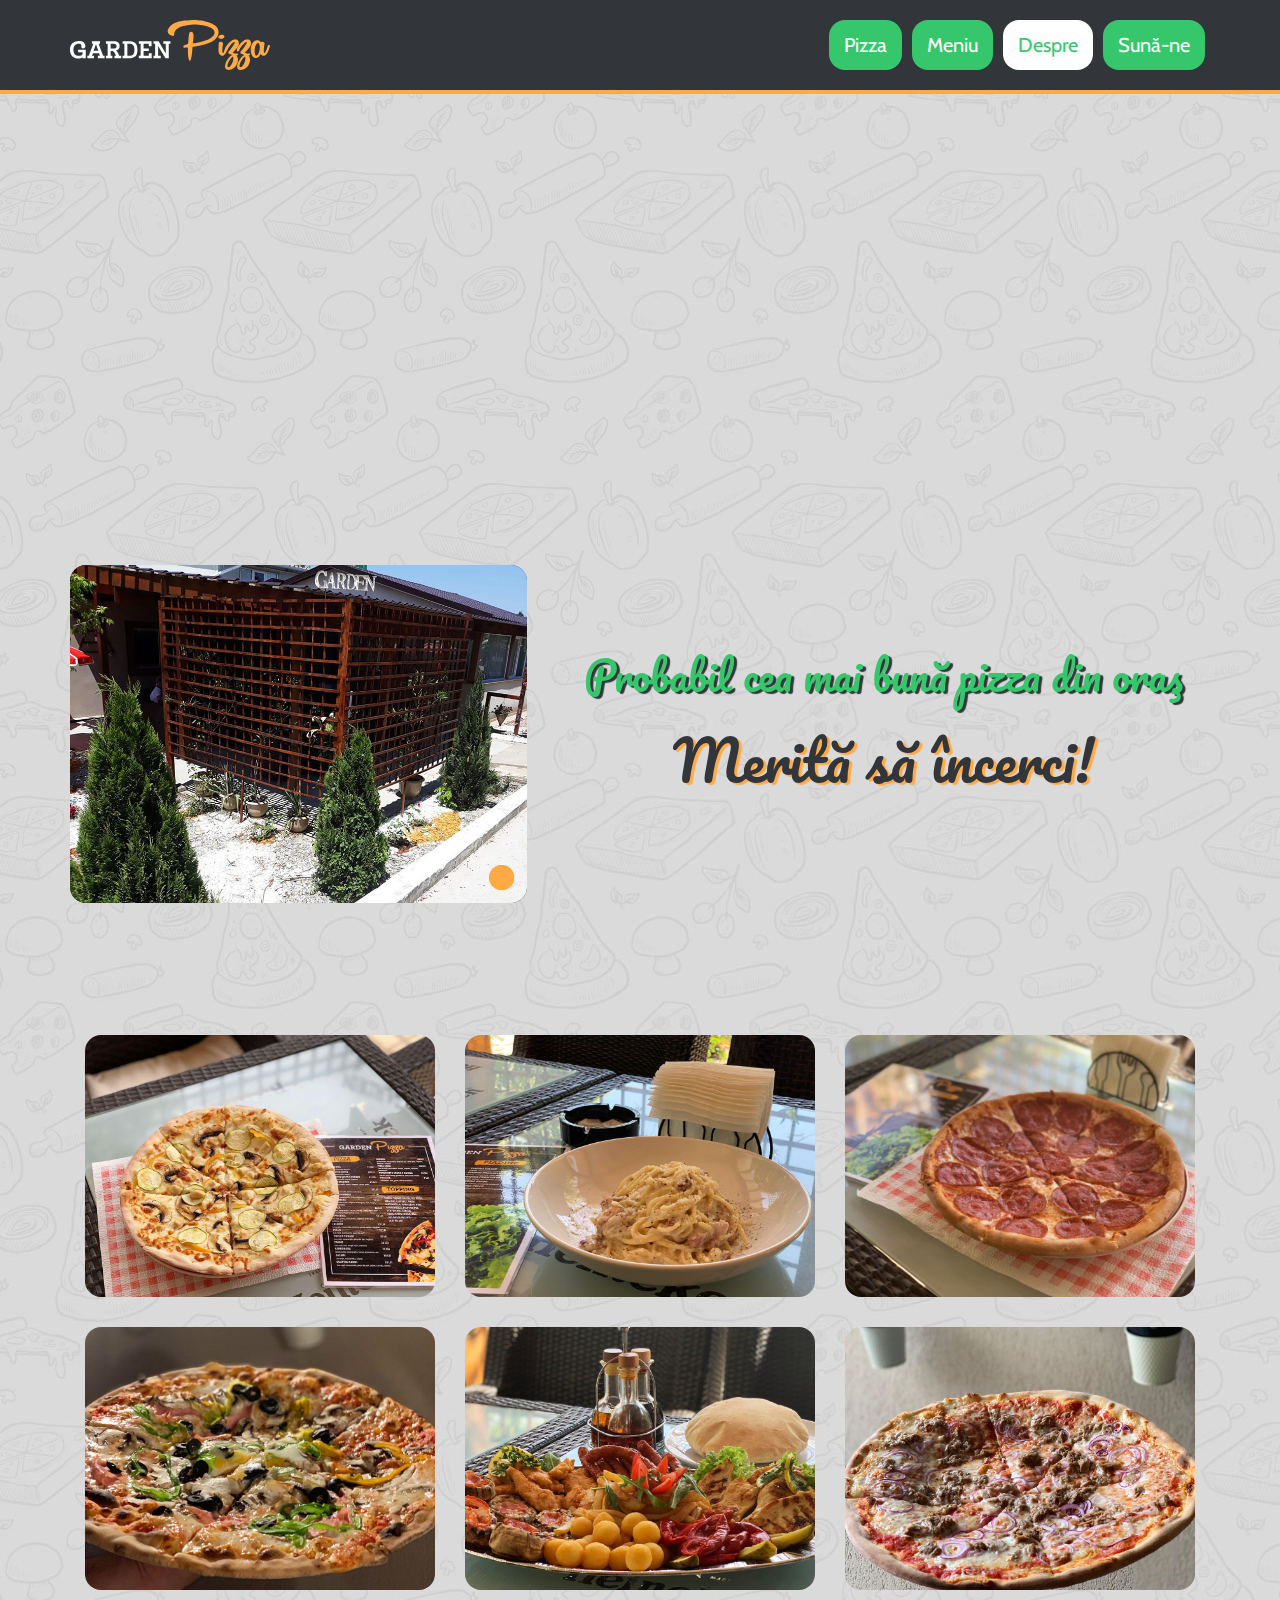
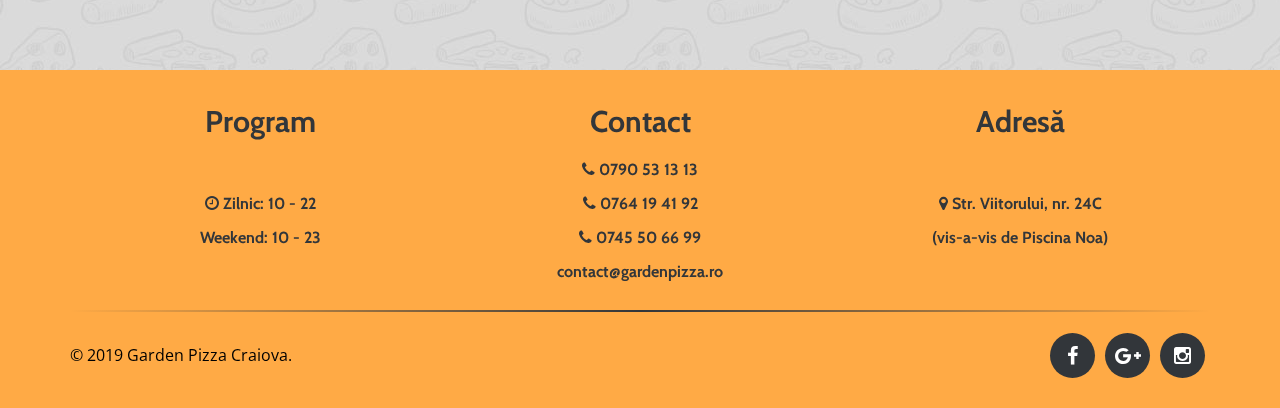
==== commit fe85cdee: "sarbatori fericite" ====
--- a/despre.html
+++ b/despre.html
@@ -54,7 +54,7 @@
                 <div id="navbar" class="navbar-collapse collapse">
                     <ul id="top-menu" class="nav navbar-nav navbar-right gp-main-nav">
 
-                        <li class="navbar-item-lg"><a href="meniu/zilei.html">Meniul Zilei</a></li>
+                        <!-- <li class="navbar-item-lg"><a href="meniu/zilei.html">Meniul Zilei</a></li> -->
                         <li class="navbar-item-lg"><a href="meniu/pizza.html">Pizza</a></li>
                         <li class="navbar-item-lg">
                             <div class="gp-dropdown">
@@ -87,7 +87,7 @@
                         <li class="navbar-item-md gp-switch"><a href="meniu/desert.html">Desert</a></li>
                         <li class="navbar-item-md gp-switch"><a href="meniu/platouri.html">Platouri</a></li>
                         <li class="navbar-item-md gp-switch" id="mobile-call"><a>Sun&#259;-ne</a></li>
-                        <li class="navbar-item-md gp-switch-tel"><a href="meniu/zilei.html">Meniul Zilei</a></li>
+                        <!-- <li class="navbar-item-md gp-switch-tel"><a href="meniu/zilei.html">Meniul Zilei</a></li> -->
                         <li class="navbar-item-md gp-switch-tel" id="mobile-menu"><a>Meniu</a></li>
                         <li class="navbar-item-md gp-switch-tel"><a class="active">Despre</a></li>
                         <li class="navbar-item-md gp-switch-tel"><a href="tel: +40790531313">0790 53 13 13</a></li>
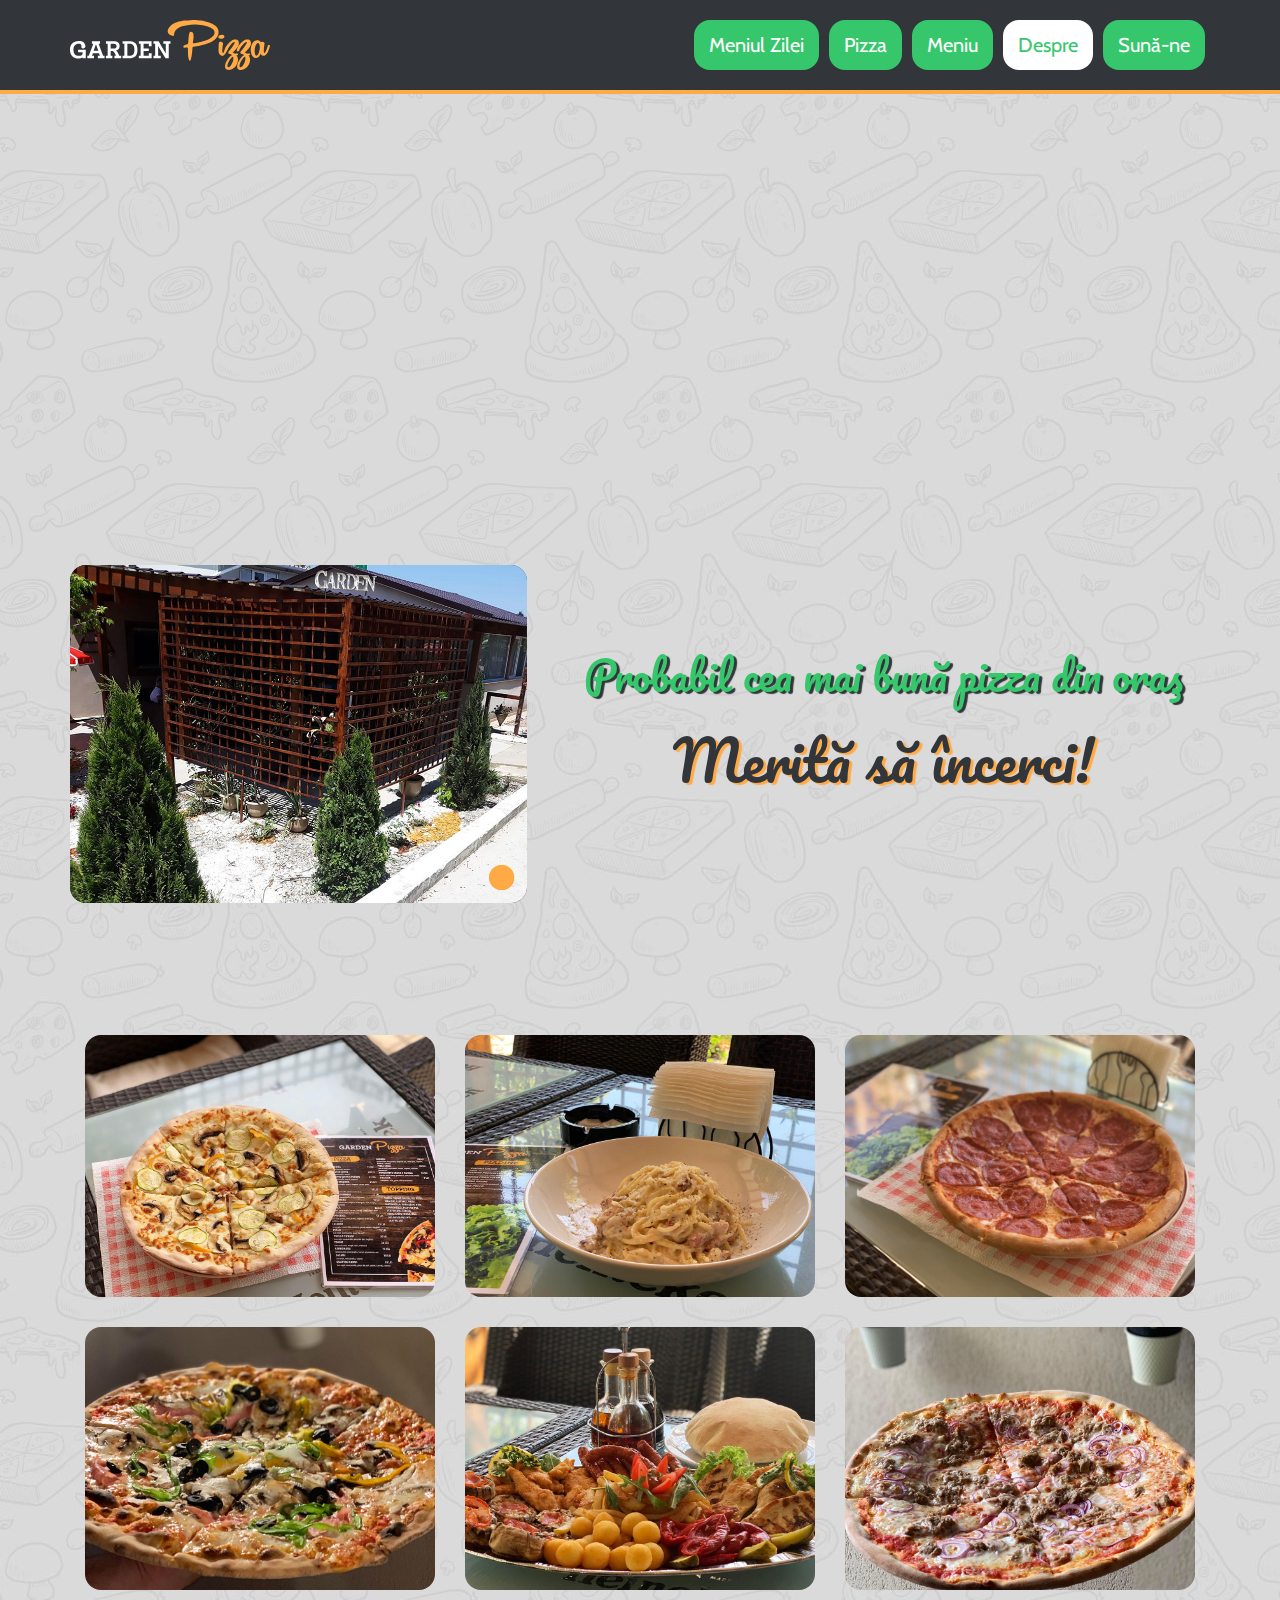
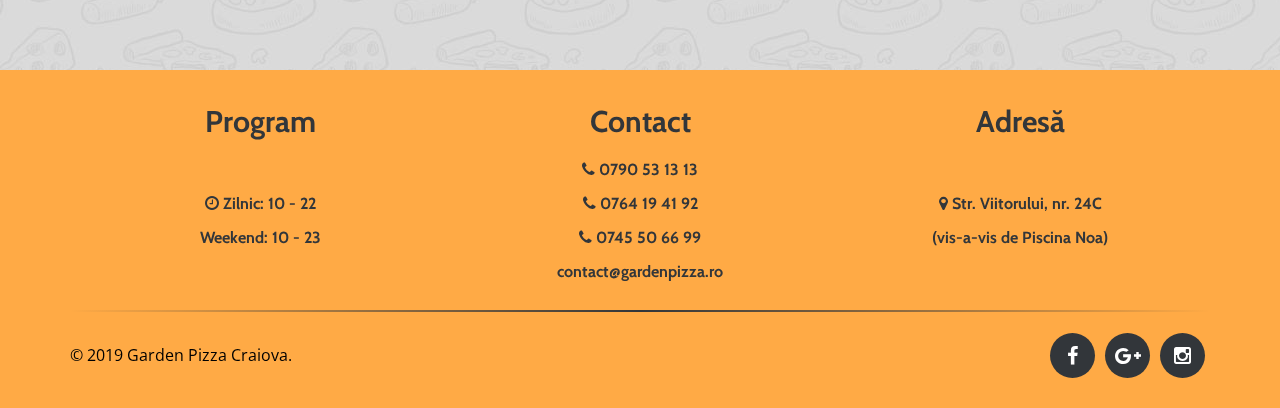
==== commit 4b321a6c: "Revert "sarbatori fericite"" ====
--- a/despre.html
+++ b/despre.html
@@ -54,7 +54,7 @@
                 <div id="navbar" class="navbar-collapse collapse">
                     <ul id="top-menu" class="nav navbar-nav navbar-right gp-main-nav">
 
-                        <!-- <li class="navbar-item-lg"><a href="meniu/zilei.html">Meniul Zilei</a></li> -->
+                        <li class="navbar-item-lg"><a href="meniu/zilei.html">Meniul Zilei</a></li>
                         <li class="navbar-item-lg"><a href="meniu/pizza.html">Pizza</a></li>
                         <li class="navbar-item-lg">
                             <div class="gp-dropdown">
@@ -87,7 +87,7 @@
                         <li class="navbar-item-md gp-switch"><a href="meniu/desert.html">Desert</a></li>
                         <li class="navbar-item-md gp-switch"><a href="meniu/platouri.html">Platouri</a></li>
                         <li class="navbar-item-md gp-switch" id="mobile-call"><a>Sun&#259;-ne</a></li>
-                        <!-- <li class="navbar-item-md gp-switch-tel"><a href="meniu/zilei.html">Meniul Zilei</a></li> -->
+                        <li class="navbar-item-md gp-switch-tel"><a href="meniu/zilei.html">Meniul Zilei</a></li>
                         <li class="navbar-item-md gp-switch-tel" id="mobile-menu"><a>Meniu</a></li>
                         <li class="navbar-item-md gp-switch-tel"><a class="active">Despre</a></li>
                         <li class="navbar-item-md gp-switch-tel"><a href="tel: +40790531313">0790 53 13 13</a></li>
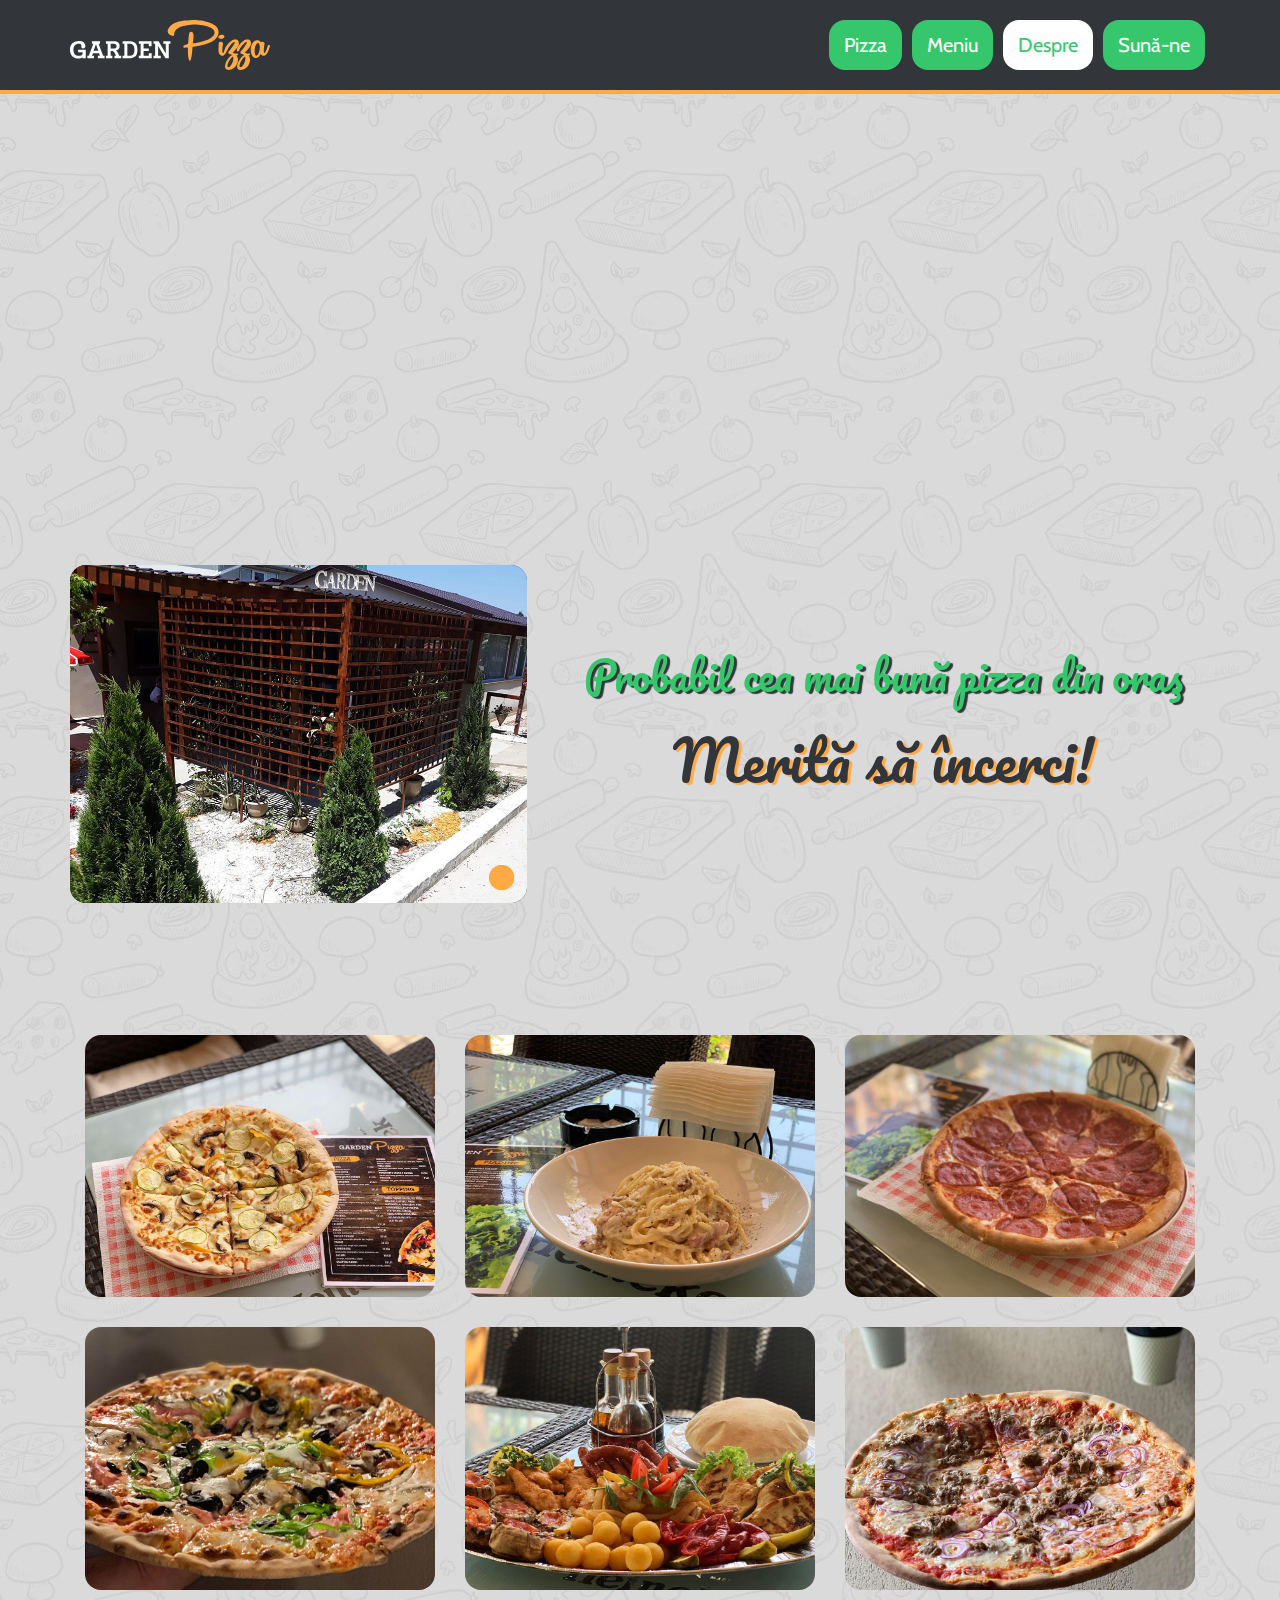
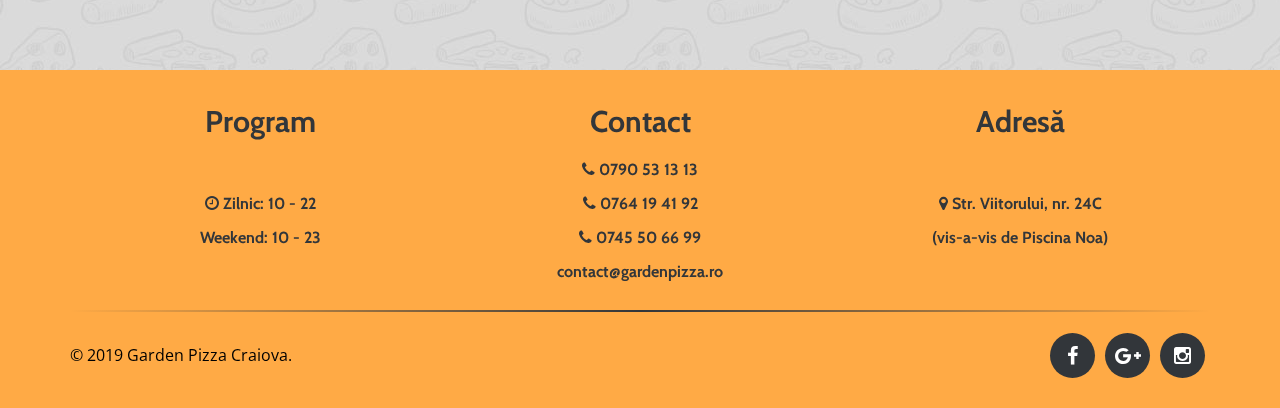
==== commit 2cda51a3: "remove Meniul Zilei" ====
--- a/despre.html
+++ b/despre.html
@@ -54,7 +54,6 @@
                 <div id="navbar" class="navbar-collapse collapse">
                     <ul id="top-menu" class="nav navbar-nav navbar-right gp-main-nav">
 
-                        <li class="navbar-item-lg"><a href="meniu/zilei.html">Meniul Zilei</a></li>
                         <li class="navbar-item-lg"><a href="meniu/pizza.html">Pizza</a></li>
                         <li class="navbar-item-lg">
                             <div class="gp-dropdown">
@@ -87,7 +86,6 @@
                         <li class="navbar-item-md gp-switch"><a href="meniu/desert.html">Desert</a></li>
                         <li class="navbar-item-md gp-switch"><a href="meniu/platouri.html">Platouri</a></li>
                         <li class="navbar-item-md gp-switch" id="mobile-call"><a>Sun&#259;-ne</a></li>
-                        <li class="navbar-item-md gp-switch-tel"><a href="meniu/zilei.html">Meniul Zilei</a></li>
                         <li class="navbar-item-md gp-switch-tel" id="mobile-menu"><a>Meniu</a></li>
                         <li class="navbar-item-md gp-switch-tel"><a class="active">Despre</a></li>
                         <li class="navbar-item-md gp-switch-tel"><a href="tel: +40790531313">0790 53 13 13</a></li>
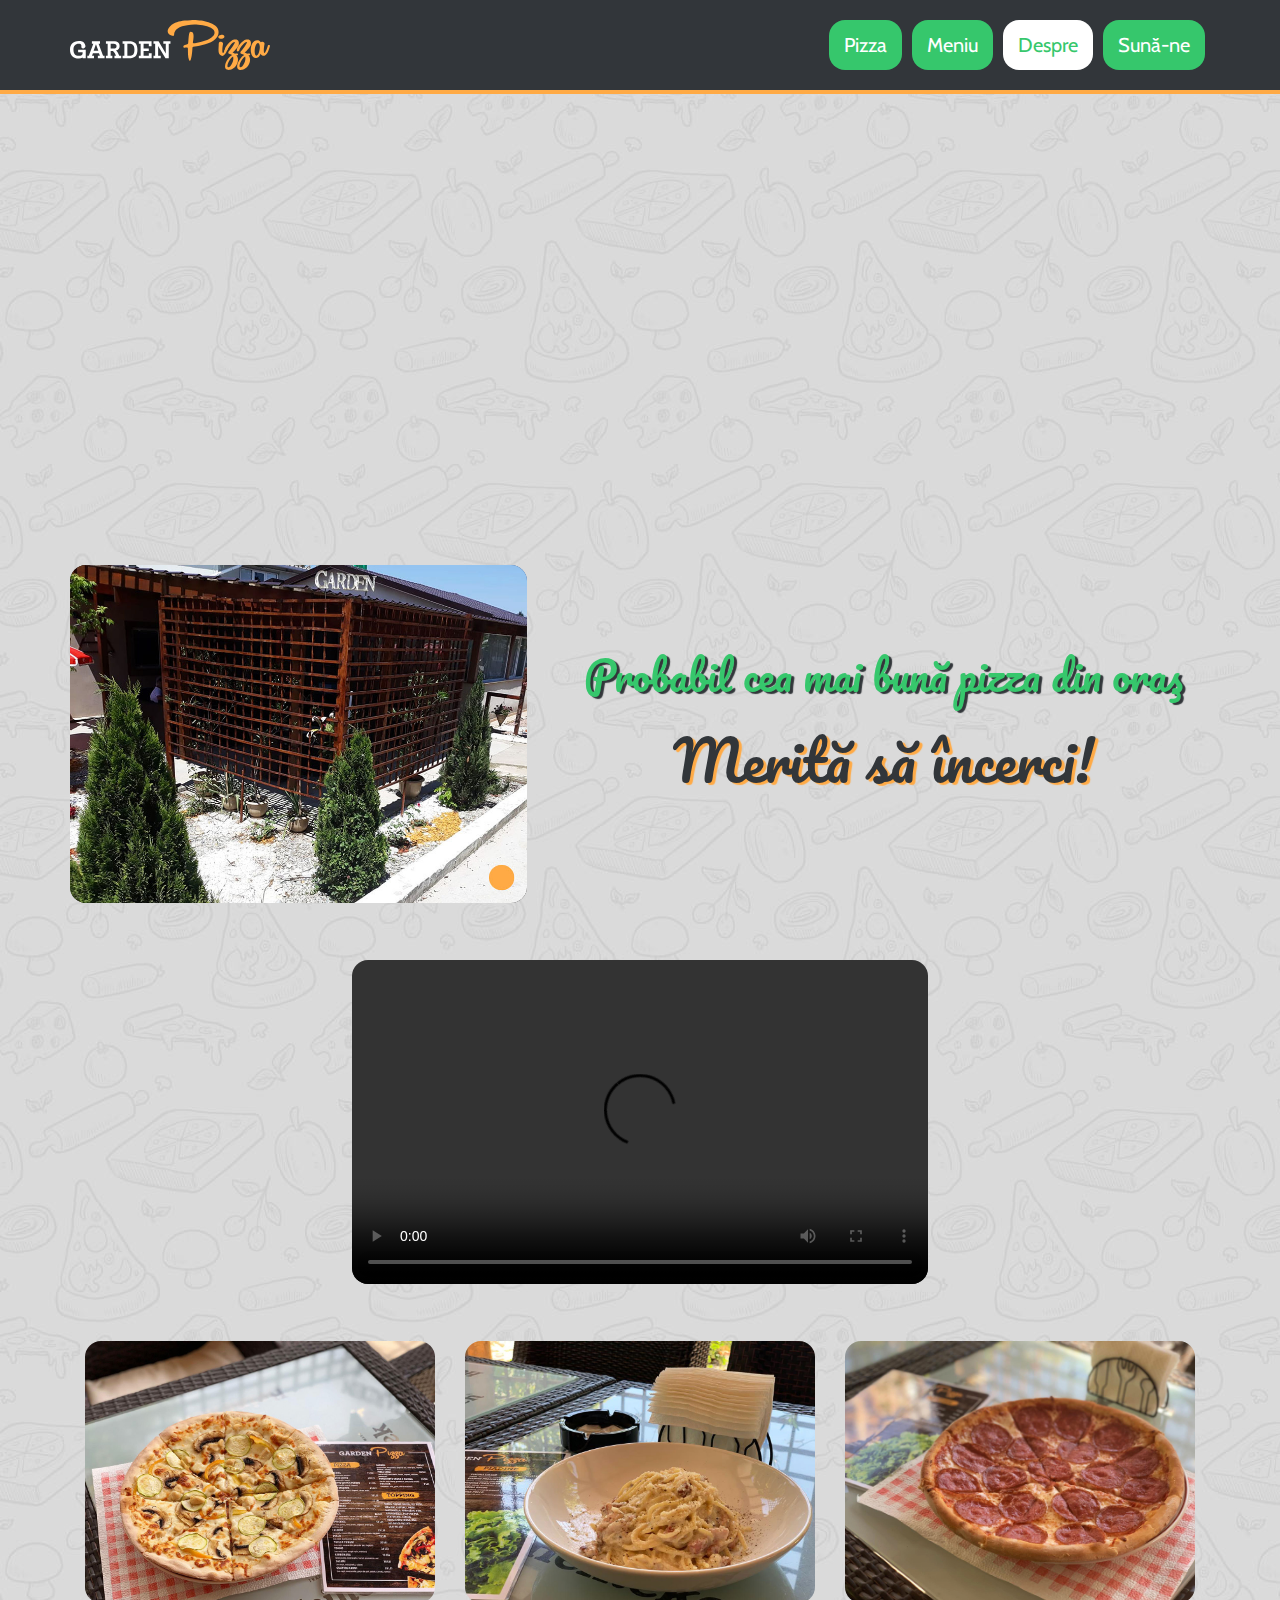
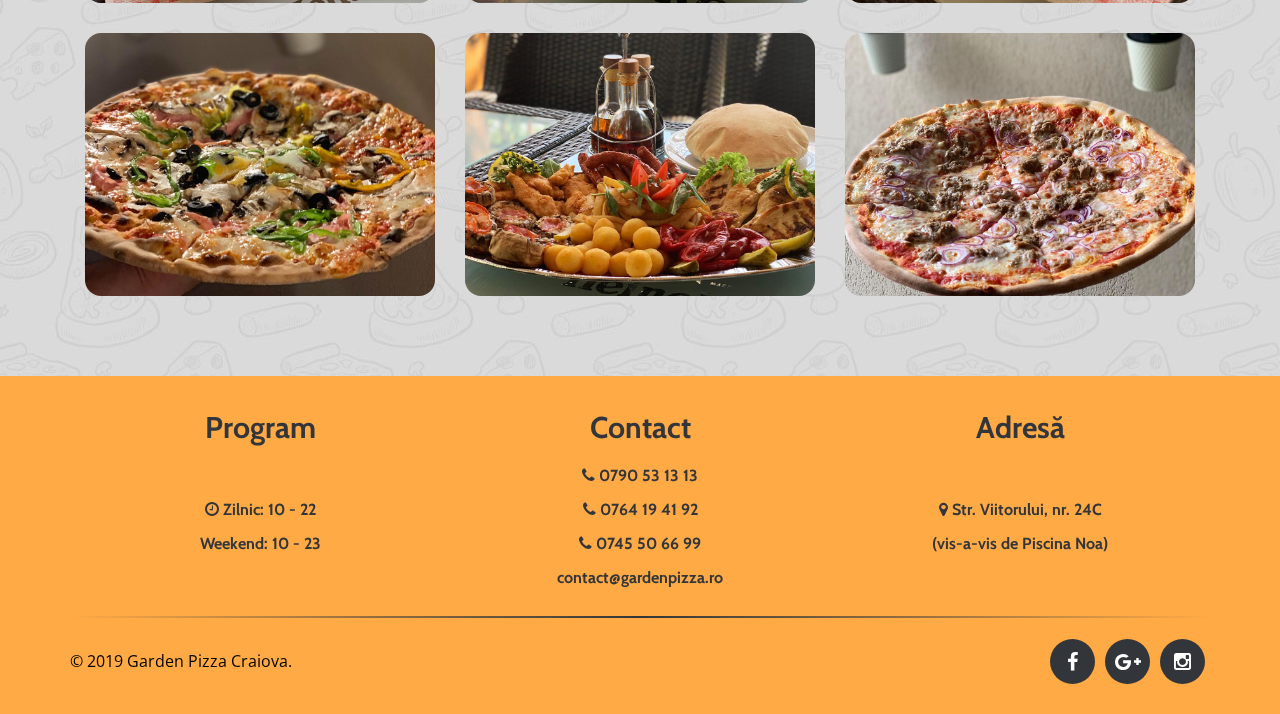
==== commit 5a3970df: "video" ====
--- a/despre.html
+++ b/despre.html
@@ -109,7 +109,7 @@
     <!-- google map -->
 
     <!-- Start About us -->
-    <section id="gp-about-us" style="margin-top: -50px">
+    <section id="gp-about-us" style="margin-top: -50px; padding-bottom: 50px;">
         <div class="container">
             <div class="row">
                 <div class="col-md-12">
@@ -135,6 +135,13 @@
         </div>
     </section>
     <!-- End About us -->
+
+    <section id="gp-about-us" class="container text-center" style="padding: 0;">
+        <video width="576" height="324" controls controlsList="nodownload" style="border-radius: 16px;">
+            <source src="assets/vid/garden.mp4" type="video/mp4">
+            Browser-ul dvs. nu poate reda acest video.
+        </video>
+    </section>
 
     <section id="gp-gallery">
         <div class="container">
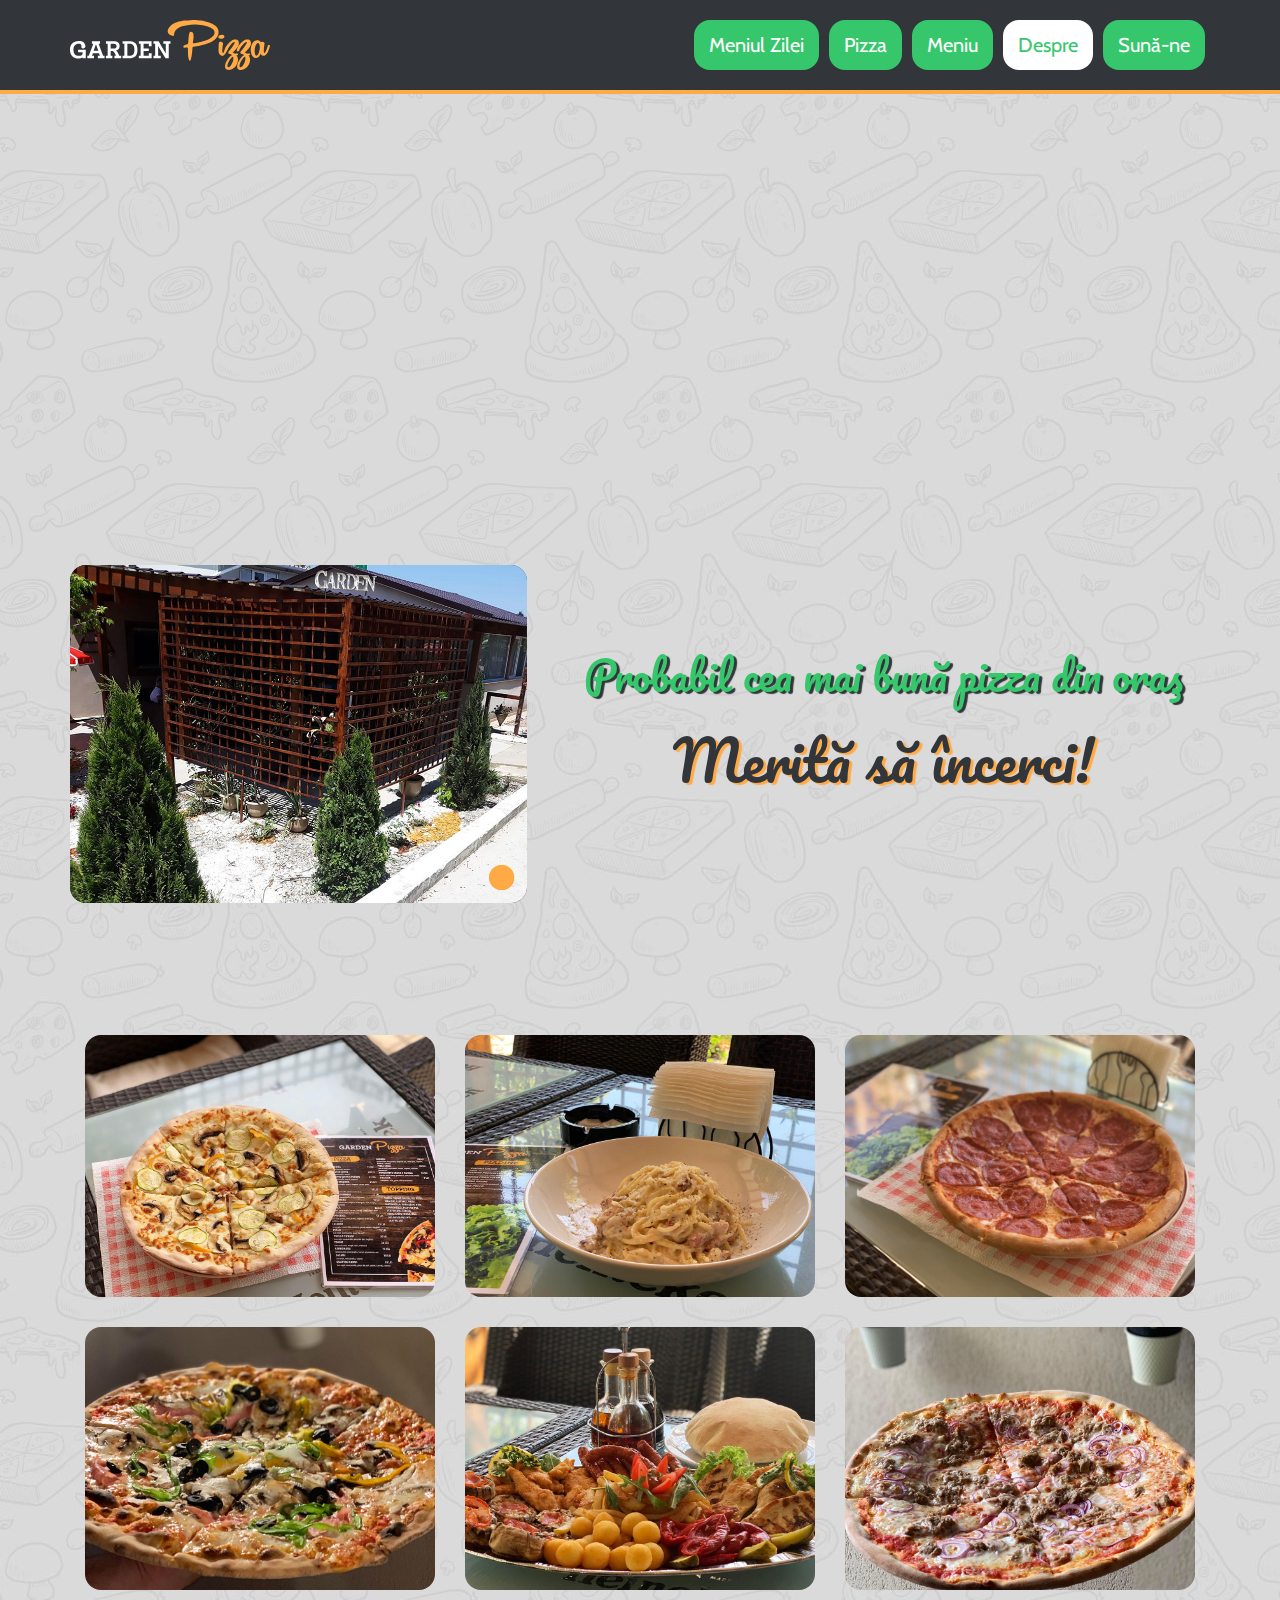
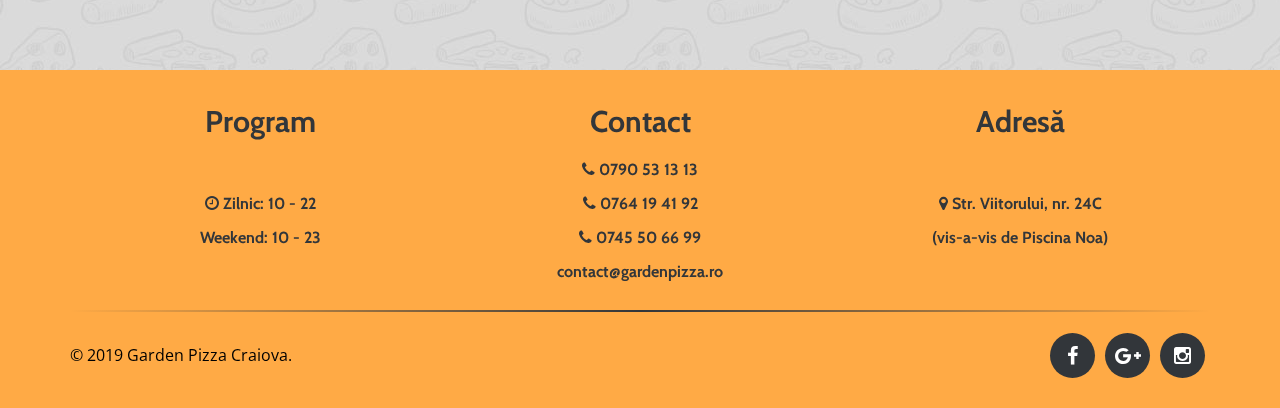
==== commit d09870d7: "fb link" ====
--- a/despre.html
+++ b/despre.html
@@ -54,6 +54,7 @@
                 <div id="navbar" class="navbar-collapse collapse">
                     <ul id="top-menu" class="nav navbar-nav navbar-right gp-main-nav">
 
+                        <li class="navbar-item-lg"><a href="meniu/zilei.html">Meniul Zilei</a></li>
                         <li class="navbar-item-lg"><a href="meniu/pizza.html">Pizza</a></li>
                         <li class="navbar-item-lg">
                             <div class="gp-dropdown">
@@ -86,6 +87,7 @@
                         <li class="navbar-item-md gp-switch"><a href="meniu/desert.html">Desert</a></li>
                         <li class="navbar-item-md gp-switch"><a href="meniu/platouri.html">Platouri</a></li>
                         <li class="navbar-item-md gp-switch" id="mobile-call"><a>Sun&#259;-ne</a></li>
+                        <li class="navbar-item-md gp-switch-tel"><a href="meniu/zilei.html">Meniul Zilei</a></li>
                         <li class="navbar-item-md gp-switch-tel" id="mobile-menu"><a>Meniu</a></li>
                         <li class="navbar-item-md gp-switch-tel"><a class="active">Despre</a></li>
                         <li class="navbar-item-md gp-switch-tel"><a href="tel: +40790531313">0790 53 13 13</a></li>
@@ -109,7 +111,7 @@
     <!-- google map -->
 
     <!-- Start About us -->
-    <section id="gp-about-us" style="margin-top: -50px; padding-bottom: 50px;">
+    <section id="gp-about-us" style="margin-top: -50px">
         <div class="container">
             <div class="row">
                 <div class="col-md-12">
@@ -135,13 +137,6 @@
         </div>
     </section>
     <!-- End About us -->
-
-    <section id="gp-about-us" class="container text-center" style="padding: 0;">
-        <video width="576" height="324" controls controlsList="nodownload" style="border-radius: 16px;">
-            <source src="assets/vid/garden.mp4" type="video/mp4">
-            Browser-ul dvs. nu poate reda acest video.
-        </video>
-    </section>
 
     <section id="gp-gallery">
         <div class="container">
@@ -292,7 +287,7 @@
                                 <p class="no-margin">&copy; 2019 Garden Pizza Craiova.</p>
                             </div>
                             <div class="gp-footer-social">
-                                <a href="https://www.facebook.com/Garden-Pizza-462083171257729/">
+                                <a href="https://www.facebook.com/gardenpizzacraiova/">
                                     <span class="fa fa-facebook"></span></a>
                                 <a href="https://website-4138154070103958998182-pizzarestaurant.business.site">
                                     <span class="fa fa-google-plus"></span></a>
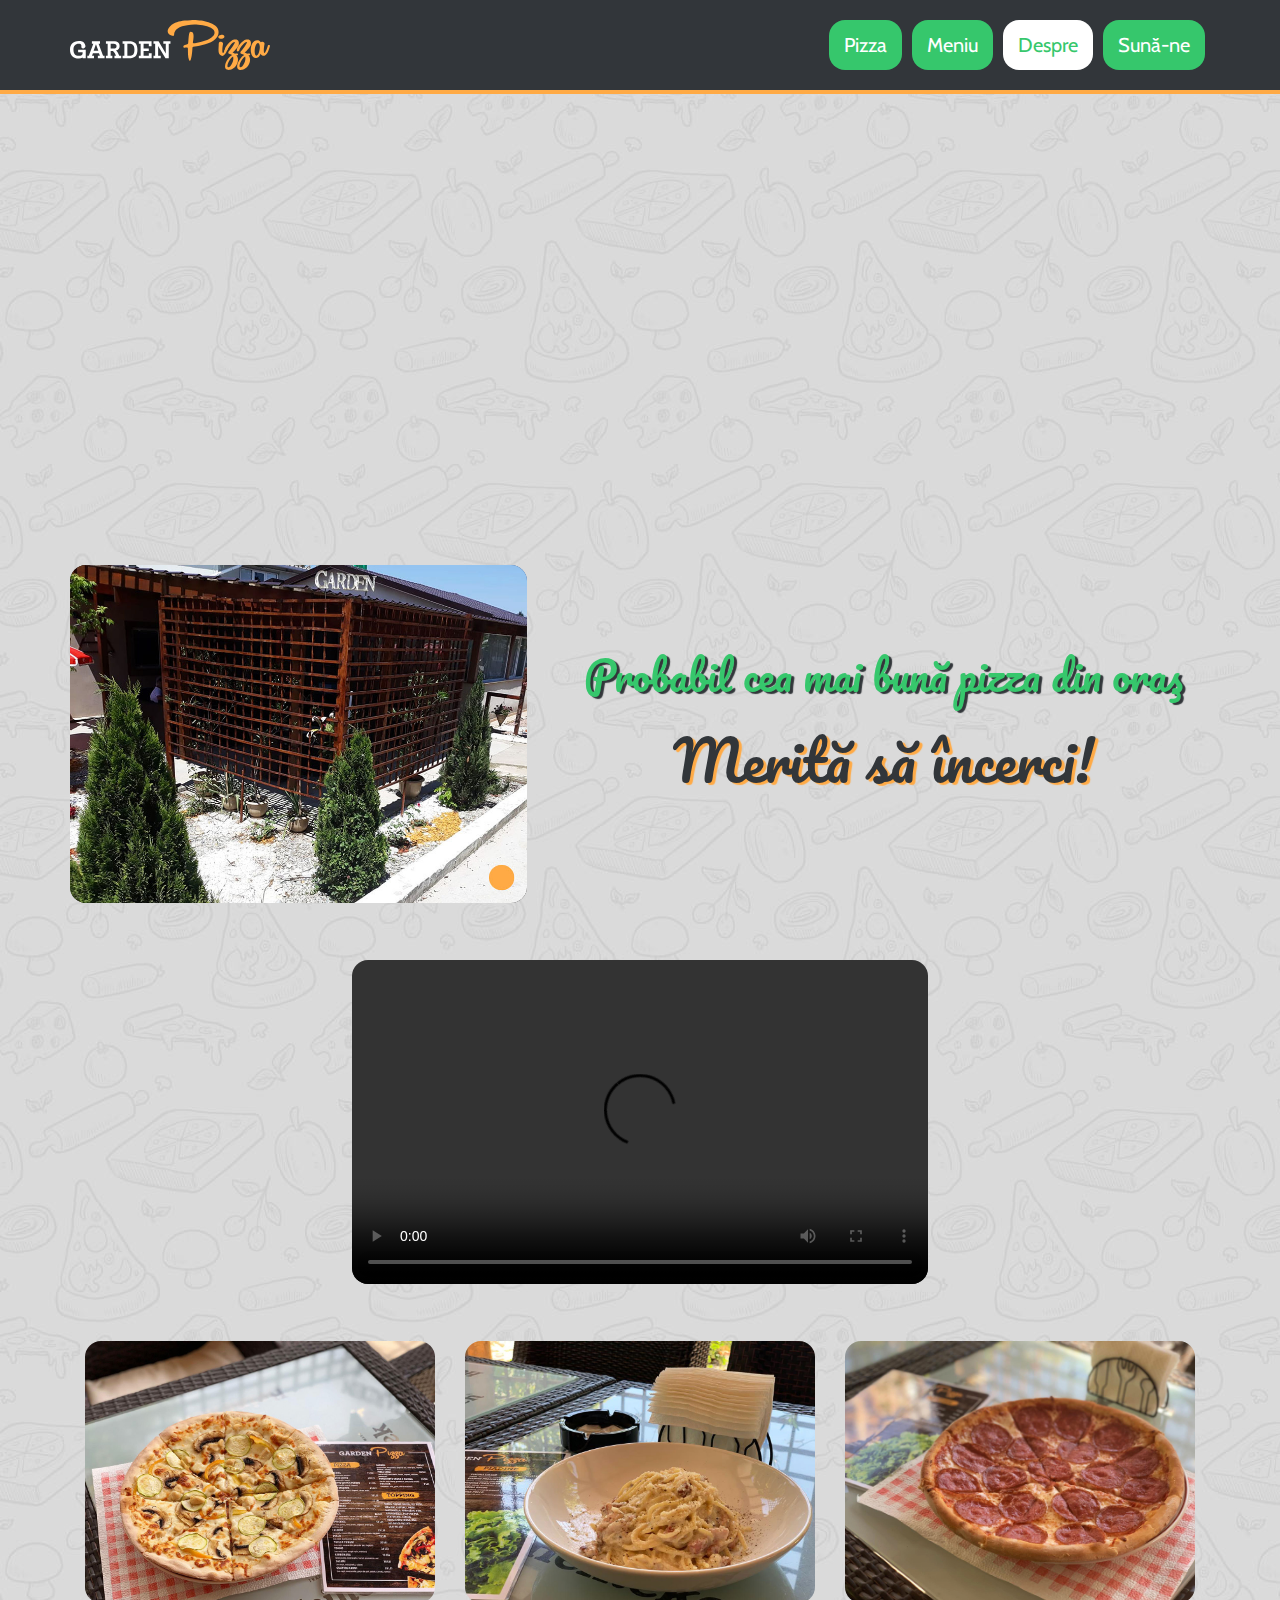
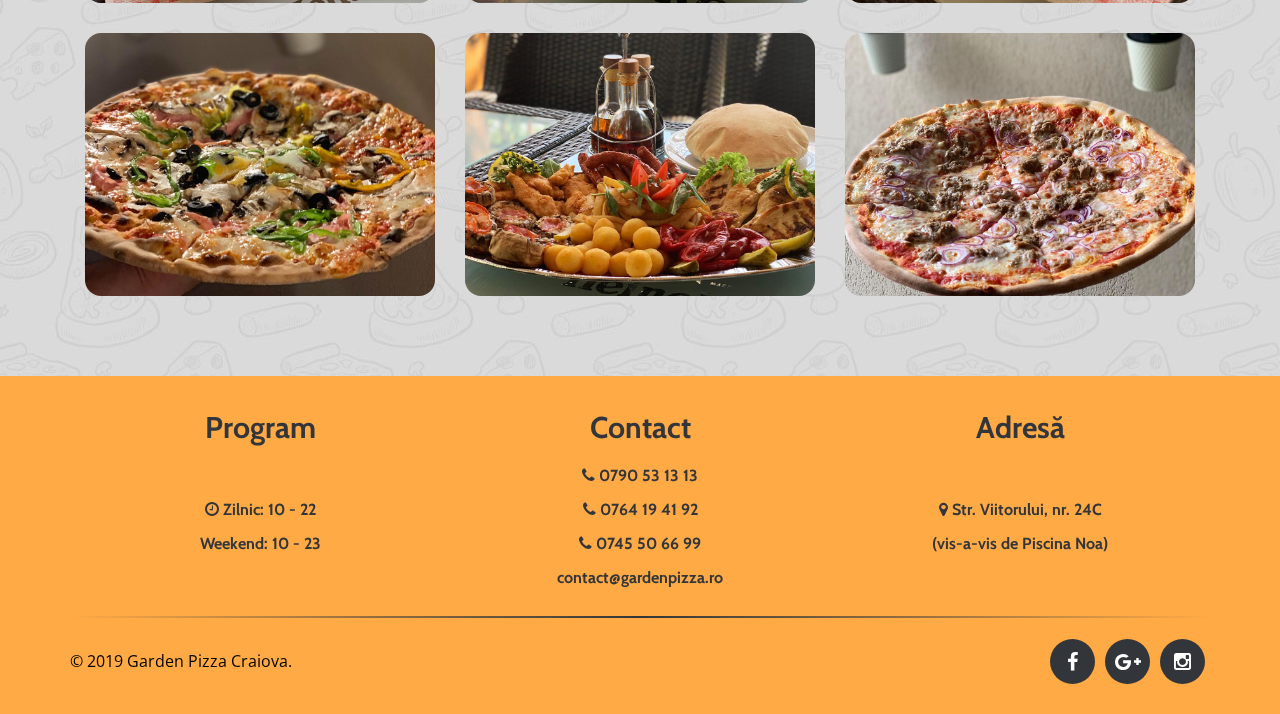
==== commit 97a988f4: "fb link" ====
--- a/despre.html
+++ b/despre.html
@@ -54,7 +54,6 @@
                 <div id="navbar" class="navbar-collapse collapse">
                     <ul id="top-menu" class="nav navbar-nav navbar-right gp-main-nav">
 
-                        <li class="navbar-item-lg"><a href="meniu/zilei.html">Meniul Zilei</a></li>
                         <li class="navbar-item-lg"><a href="meniu/pizza.html">Pizza</a></li>
                         <li class="navbar-item-lg">
                             <div class="gp-dropdown">
@@ -87,7 +86,6 @@
                         <li class="navbar-item-md gp-switch"><a href="meniu/desert.html">Desert</a></li>
                         <li class="navbar-item-md gp-switch"><a href="meniu/platouri.html">Platouri</a></li>
                         <li class="navbar-item-md gp-switch" id="mobile-call"><a>Sun&#259;-ne</a></li>
-                        <li class="navbar-item-md gp-switch-tel"><a href="meniu/zilei.html">Meniul Zilei</a></li>
                         <li class="navbar-item-md gp-switch-tel" id="mobile-menu"><a>Meniu</a></li>
                         <li class="navbar-item-md gp-switch-tel"><a class="active">Despre</a></li>
                         <li class="navbar-item-md gp-switch-tel"><a href="tel: +40790531313">0790 53 13 13</a></li>
@@ -111,7 +109,7 @@
     <!-- google map -->
 
     <!-- Start About us -->
-    <section id="gp-about-us" style="margin-top: -50px">
+    <section id="gp-about-us" style="margin-top: -50px; padding-bottom: 50px;">
         <div class="container">
             <div class="row">
                 <div class="col-md-12">
@@ -137,6 +135,13 @@
         </div>
     </section>
     <!-- End About us -->
+
+    <section id="gp-about-us" class="container text-center" style="padding: 0;">
+        <video width="576" height="324" controls controlsList="nodownload" style="border-radius: 16px;">
+            <source src="assets/ms/garden.mp4" type="video/mp4">
+            Browser-ul dvs. nu poate reda acest video.
+        </video>
+    </section>
 
     <section id="gp-gallery">
         <div class="container">
